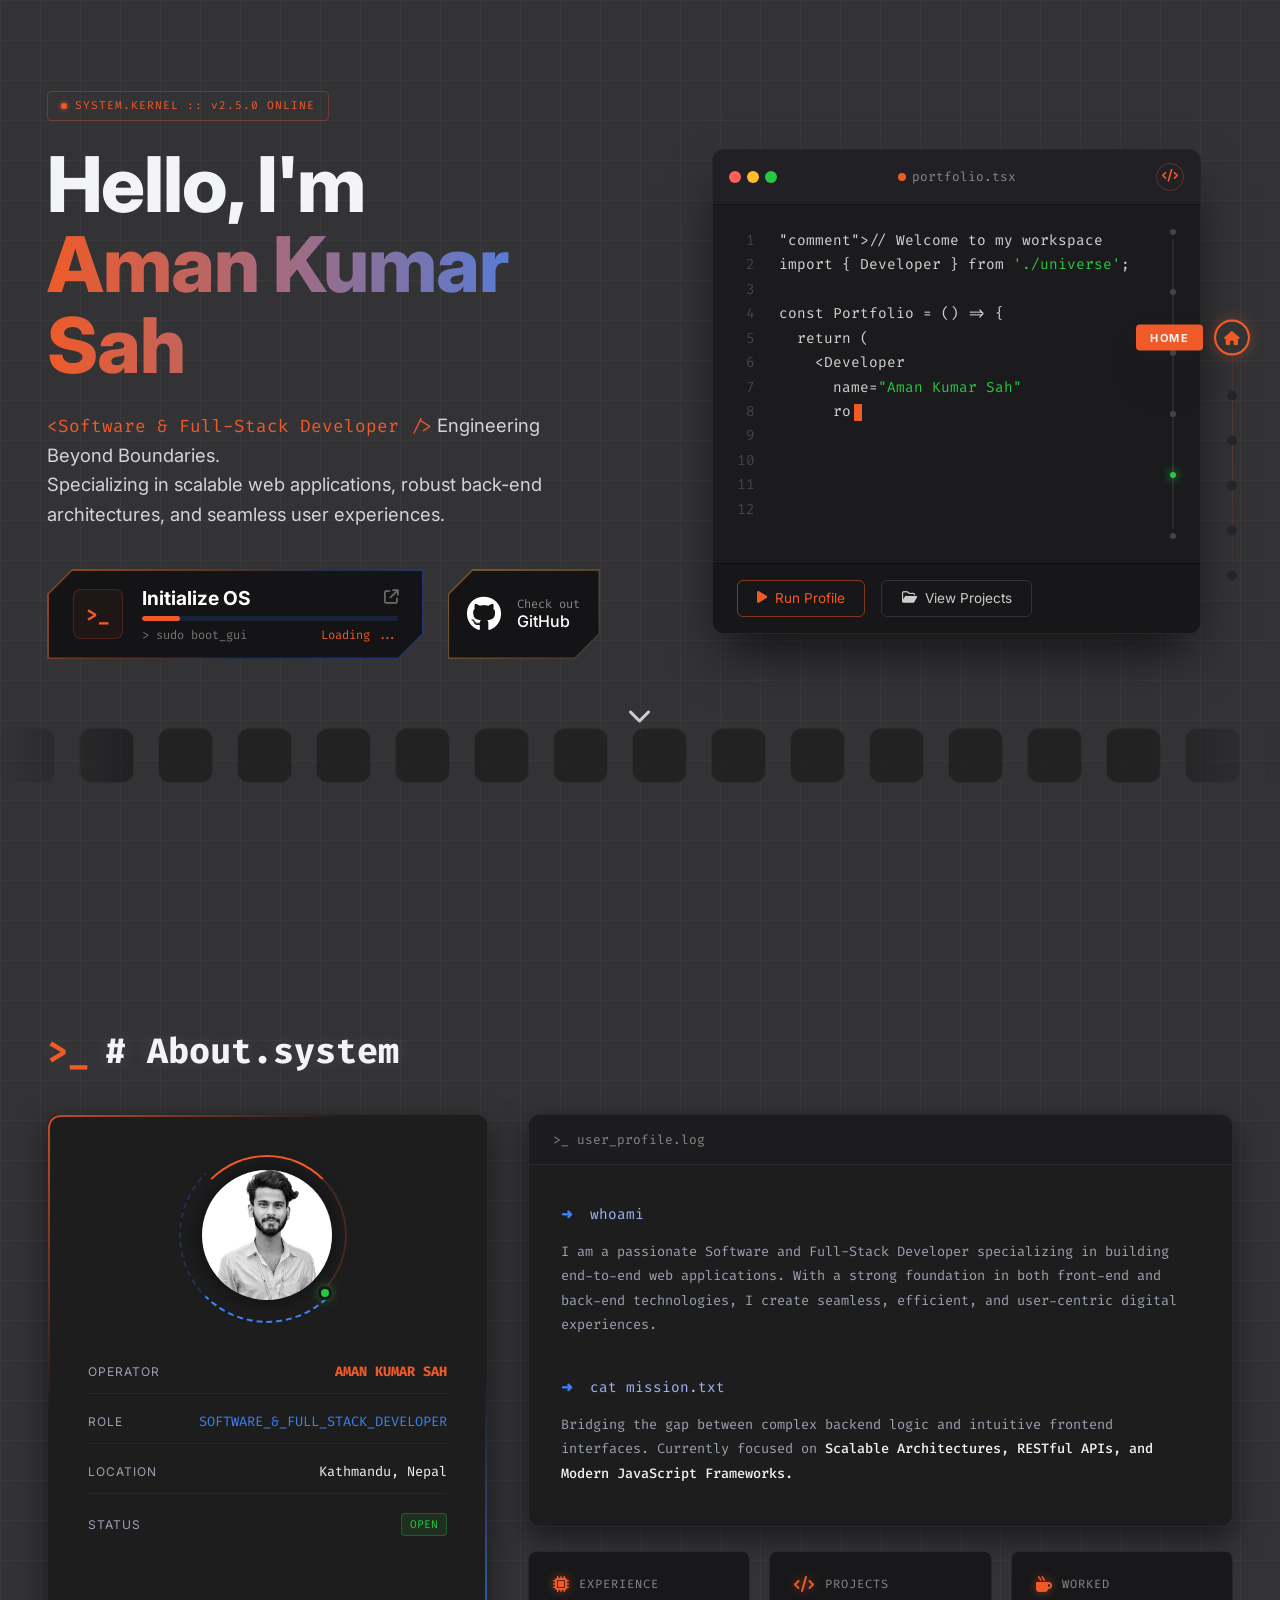
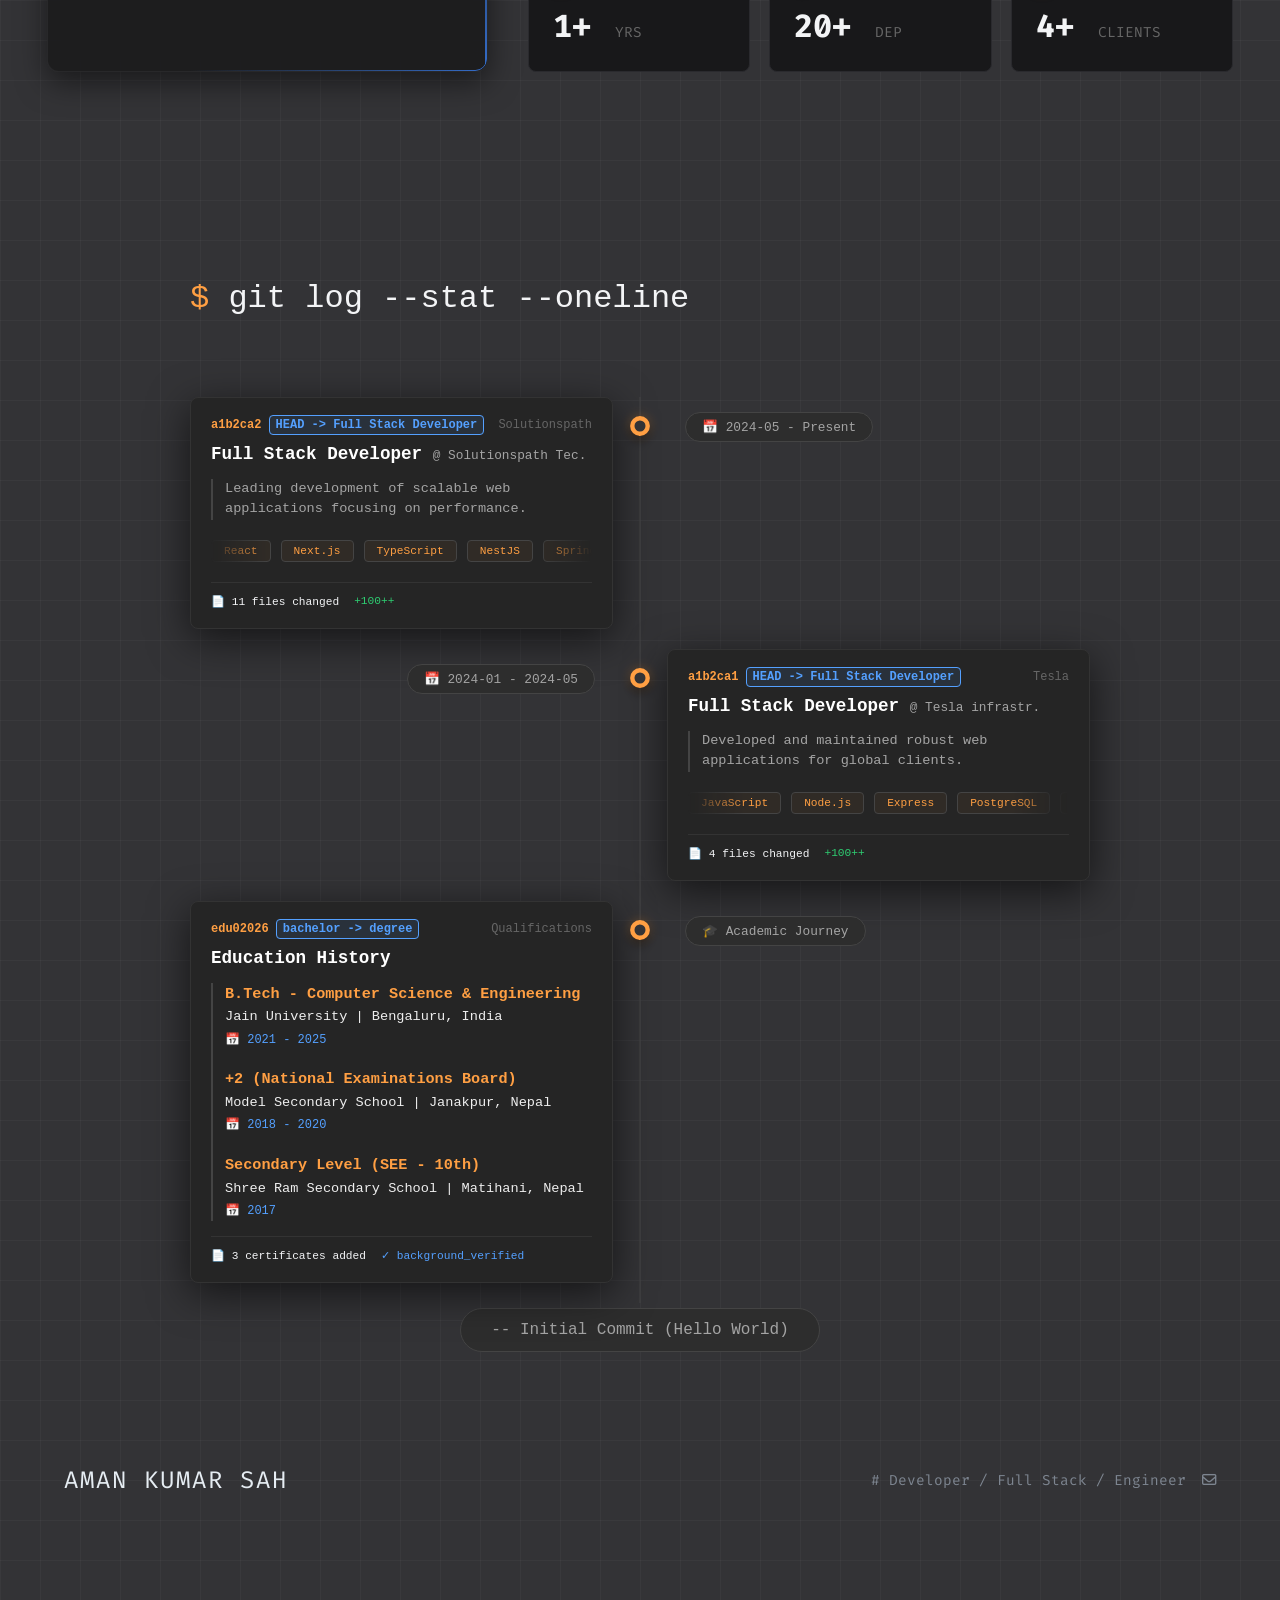
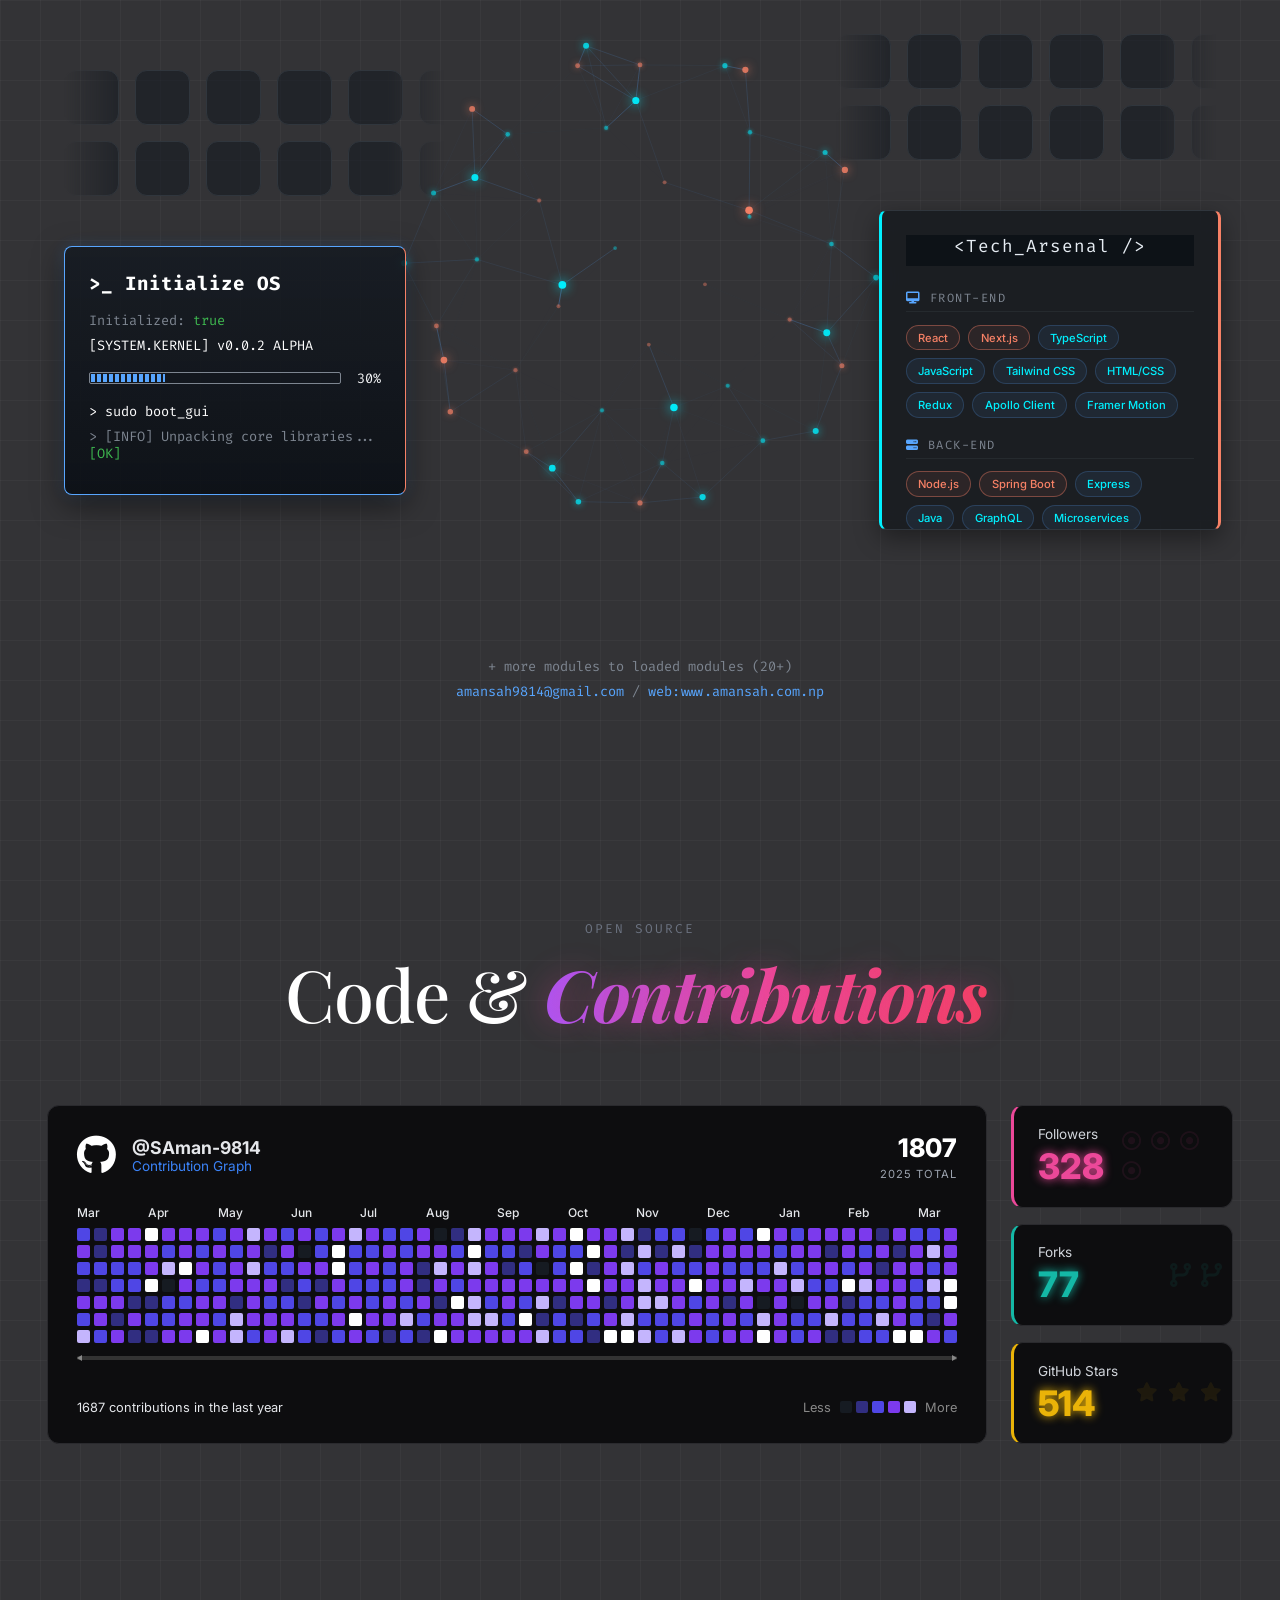
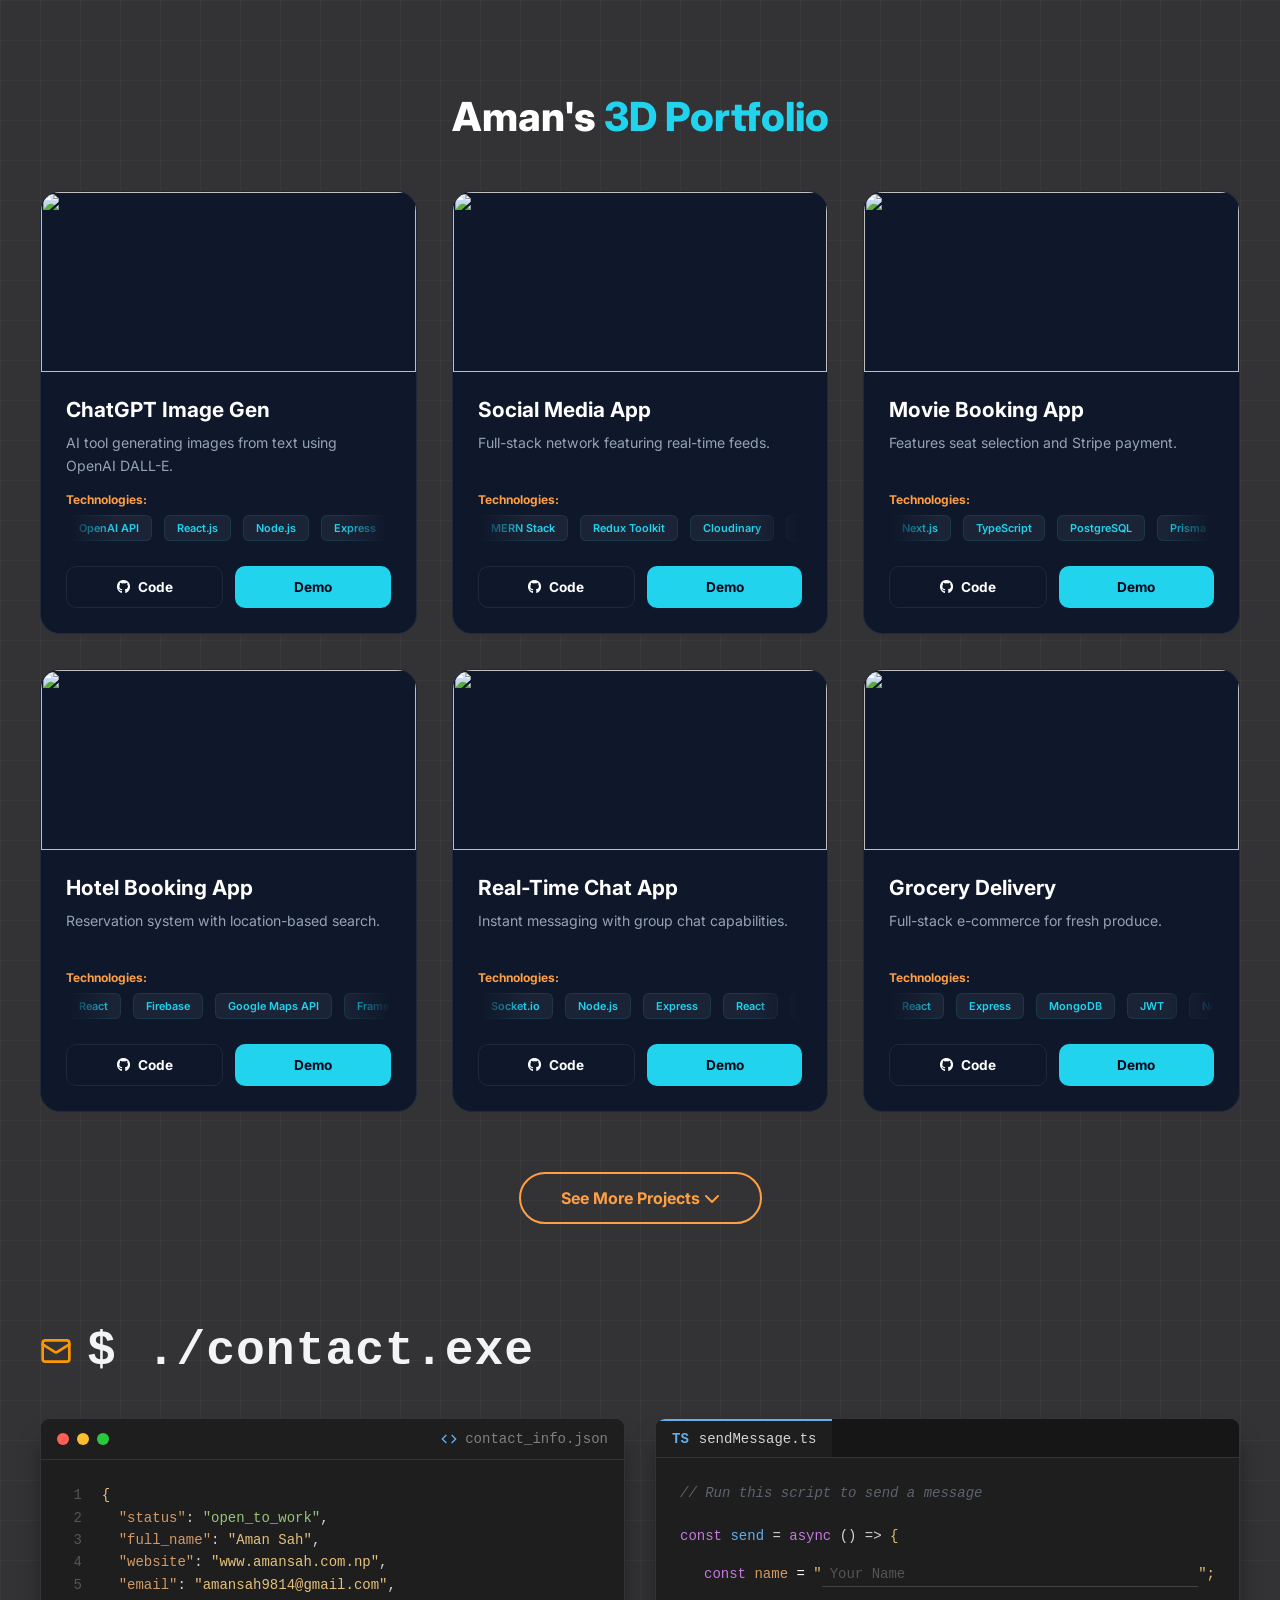
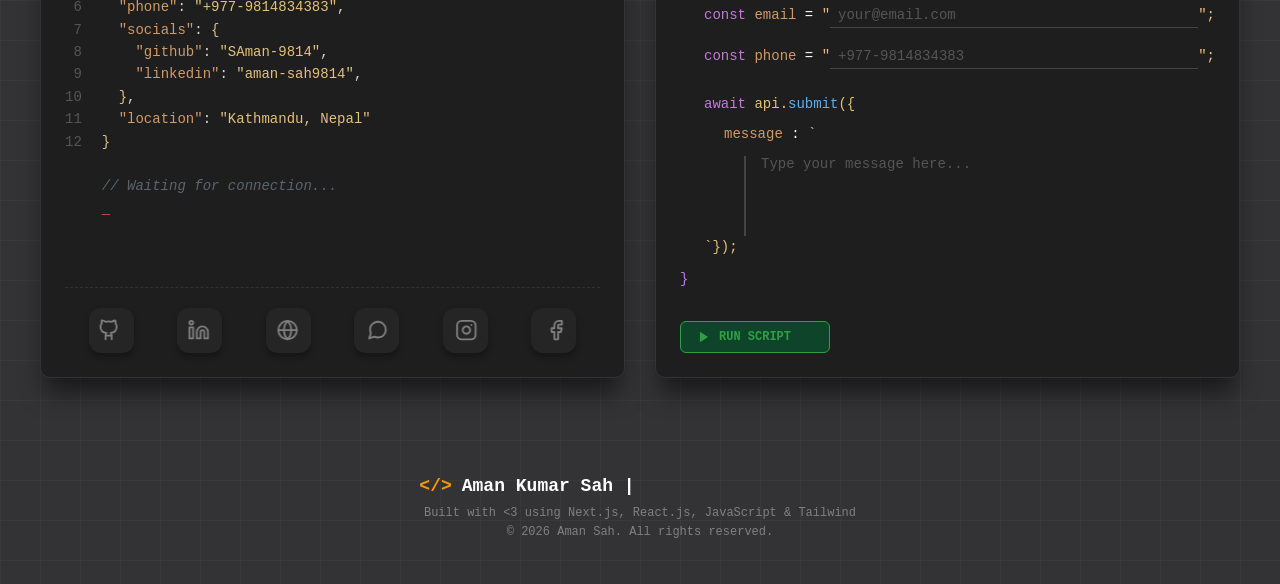
==== index.html @ e455d661 "final" ====
<!DOCTYPE html>
<html lang="en">
<head>
    <meta charset="UTF-8">
    <meta name="viewport" content="width=device-width, initial-scale=1.0">
    <title>Aman Kumar Sah | Portfolio</title>
        <link rel="stylesheet" href="style.css">
    <link href="https://cdnjs.cloudflare.com/ajax/libs/font-awesome/6.4.0/css/all.min.css" rel="stylesheet">
    <link rel="stylesheet" type="text/css" href="https://cdn.jsdelivr.net/gh/devicons/devicon@latest/devicon.min.css" />
    <link href="https://fonts.googleapis.com/css2?family=Fira+Code:wght@400;500;700&family=Inter:wght@400;500;700;800&family=Playfair+Display:ital,wght@1,600;1,700&display=swap" rel="stylesheet">
</head>
<body>

    <!-- NAV SIDEBAR -->
    <nav class="nav-sidebar">
        <div class="nav-item active" onclick="scrollToSection('home')"><span class="nav-label">Home</span><i class="fa-solid fa-house"></i></div>
        <div class="nav-item" onclick="scrollToSection('about')"><span class="nav-label">About</span><i class="fa-solid fa-user"></i></div>
        <div class="nav-item" onclick="scrollToSection('experience')"><span class="nav-label">Experience</span><i class="fa-solid fa-briefcase"></i></div>
        <div class="nav-item" onclick="scrollToSection('skills')"><span class="nav-label">Skills</span><i class="fa-solid fa-microchip"></i></div>
        <div class="nav-item" onclick="scrollToSection('projects-work')"><span class="nav-label">Projects</span><i class="fa-solid fa-code"></i></div>
        <div class="nav-item" onclick="scrollToSection('contact')"><span class="nav-label">Contact</span><i class="fa-solid fa-envelope"></i></div>
    </nav>

    <!-- ======================== HOME ======================== -->
    <section id="home">
        <div class="home-container">
            <div class="left-col">
                <div class="system-pill"><div class="dot"></div>SYSTEM.KERNEL :: v2.5.0 ONLINE</div>
                <h1 class="hero-title">Hello, I'm <br><span class="gradient-text">Aman Kumar Sah</span></h1>
                <p class="bio-section">
                    <span class="role-tag">&lt;Software &amp; Full-Stack Developer /&gt;</span> Engineering Beyond Boundaries.<br>
                    Specializing in scalable web applications, robust back-end architectures, and seamless user experiences.
                </p>
                <div class="action-area">
                    <div class="terminal-wrapper">
                        <div class="terminal-inner">
                            <div class="term-icon-box">>_</div>
                            <div class="term-details">
                                <div class="term-row-top"><span class="term-title">Initialize OS</span><i class="fa-solid fa-arrow-up-right-from-square term-link-icon"></i></div>
                                <div class="term-progress-track"><div class="term-progress-fill"></div></div>
                                <div class="term-row-bottom"><span class="term-cmd">> sudo boot_gui</span><span class="term-status">Loading ...</span></div>
                            </div>
                        </div>
                    </div>
                    <a href="https://github.com/SAman-9814" target="_blank" class="github-wrapper">
                        <div class="github-inner"><i class="fa-brands fa-github"></i><div class="github-text-col"><span class="github-sub">Check out</span><span class="github-main">GitHub</span></div></div>
                    </a>
                </div>
            </div>
            <div class="right-col" id="ide-container">
                <div class="ide-window" id="ide-window">
                    <div class="ide-topbar">
                        <div class="window-controls"><div class="control-red"></div><div class="control-yellow"></div><div class="control-green"></div></div>
                        <div class="ide-filename">portfolio.tsx</div>
                        <div class="ide-action-icon"><i class="fa-solid fa-code"></i></div>
                    </div>
                    <div class="ide-body">
                        <div class="line-numbers">1<br>2<br>3<br>4<br>5<br>6<br>7<br>8<br>9<br>10<br>11<br>12</div>
                        <div class="code-content" id="typewriter-content"></div>
                        <div class="timeline-dots"><div class="line-dot"></div><div class="line-dot"></div><div class="line-dot"></div><div class="line-dot"></div><div class="line-dot active"></div><div class="line-dot"></div></div>
                    </div>
                    <div class="ide-bottombar">
                        <button class="ide-btn primary"><i class="fa-solid fa-play"></i> Run Profile</button>
                        <button class="ide-btn"><i class="fa-regular fa-folder-open"></i> View Projects</button>
                    </div>
                </div>
            </div>
        </div>
        <div class="scroll-arrow" onclick="scrollToSection('about')"><i class="fa-solid fa-chevron-down"></i></div>
        <div class="skills-3d-wrapper">
            <div class="marquee-track-home">
                <div class="skill-cube"><i class="devicon-react-original colored"></i></div>
                <div class="skill-cube"><i class="devicon-nextjs-plain" style="color:white;"></i></div>
                <div class="skill-cube"><i class="devicon-typescript-plain colored"></i></div>
                <div class="skill-cube"><i class="devicon-javascript-plain colored"></i></div>
                <div class="skill-cube"><i class="devicon-html5-plain colored"></i></div>
                <div class="skill-cube"><i class="devicon-css3-plain colored"></i></div>
                <div class="skill-cube"><i class="devicon-tailwindcss-original colored"></i></div>
                <div class="skill-cube"><i class="devicon-sass-original colored"></i></div>
                <div class="skill-cube"><i class="devicon-nodejs-plain colored"></i></div>
                <div class="skill-cube"><i class="devicon-express-original" style="color:white;"></i></div>
                <div class="skill-cube"><i class="devicon-spring-original colored"></i></div>
                <div class="skill-cube"><i class="devicon-java-plain colored"></i></div>
                <div class="skill-cube"><i class="devicon-python-plain colored"></i></div>
                <div class="skill-cube"><i class="devicon-mongodb-plain colored"></i></div>
                <div class="skill-cube"><i class="devicon-postgresql-plain colored"></i></div>
                <div class="skill-cube"><i class="devicon-docker-plain colored"></i></div>
                <div class="skill-cube"><i class="devicon-git-plain colored"></i></div>
                <div class="skill-cube"><i class="devicon-react-original colored"></i></div>
                <div class="skill-cube"><i class="devicon-nextjs-plain" style="color:white;"></i></div>
                <div class="skill-cube"><i class="devicon-typescript-plain colored"></i></div>
                <div class="skill-cube"><i class="devicon-javascript-plain colored"></i></div>
                <div class="skill-cube"><i class="devicon-html5-plain colored"></i></div>
                <div class="skill-cube"><i class="devicon-css3-plain colored"></i></div>
                <div class="skill-cube"><i class="devicon-tailwindcss-original colored"></i></div>
                <div class="skill-cube"><i class="devicon-sass-original colored"></i></div>
                <div class="skill-cube"><i class="devicon-nodejs-plain colored"></i></div>
                <div class="skill-cube"><i class="devicon-express-original" style="color:white;"></i></div>
                <div class="skill-cube"><i class="devicon-spring-original colored"></i></div>
                <div class="skill-cube"><i class="devicon-java-plain colored"></i></div>
                <div class="skill-cube"><i class="devicon-python-plain colored"></i></div>
                <div class="skill-cube"><i class="devicon-mongodb-plain colored"></i></div>
                <div class="skill-cube"><i class="devicon-postgresql-plain colored"></i></div>
                <div class="skill-cube"><i class="devicon-docker-plain colored"></i></div>
                <div class="skill-cube"><i class="devicon-git-plain colored"></i></div>
            </div>
        </div>
    </section>

    <!-- ======================== ABOUT ======================== -->
    <section id="about">
        <div class="about-container">
            <h2 class="section-title"><span>>_</span> # About.system</h2>
            <div class="about-grid">
                <div class="tilt-card profile-card">
                    <div class="avatar-wrapper">
                        <img src="[data-uri]" alt="Aman Kumar Sah" class="avatar-img">
                        <div class="avatar-ring-1"></div><div class="avatar-ring-2"></div><div class="online-dot"></div>
                    </div>
                    <div class="info-table">
                        <div class="info-row"><span class="info-label">Operator</span><span class="info-value val-name">Aman Kumar Sah</span></div>
                        <div class="info-row"><span class="info-label">Role</span><span class="info-value val-role">SOFTWARE_&amp;_FULL_STACK_DEVELOPER</span></div>
                        <div class="info-row"><span class="info-label">Location</span><span class="info-value val-loc">Kathmandu, Nepal</span></div>
                        <div class="info-row"><span class="info-label">Status</span><span class="info-value val-status">OPEN</span></div>
                    </div>
                </div>
                <div class="about-right">
                    <div class="tilt-card terminal-log">
                        <div class="log-header">>_ user_profile.log</div>
                        <div class="log-body">
                            <div class="cmd-line"><span class="cmd-arrow">&#10140;</span> whoami</div>
                            <div class="log-text">I am a passionate Software and Full-Stack Developer specializing in building end-to-end web applications. With a strong foundation in both front-end and back-end technologies, I create seamless, efficient, and user-centric digital experiences.</div>
                            <div class="cmd-line"><span class="cmd-arrow">&#10140;</span> cat mission.txt</div>
                            <div class="log-text">Bridging the gap between complex backend logic and intuitive frontend interfaces. Currently focused on <strong>Scalable Architectures, RESTful APIs, and Modern JavaScript Frameworks.</strong></div>
                        </div>
                    </div>
                    <div class="about-stats-container">
                        <div class="stat-box"><div class="stat-label-box"><i class="fa-solid fa-microchip"></i> Experience</div><div class="stat-val">1+ <span>YRS</span></div></div>
                        <div class="stat-box"><div class="stat-label-box"><i class="fa-solid fa-code"></i> Projects</div><div class="stat-val">20+ <span>DEP</span></div></div>
                        <div class="stat-box"><div class="stat-label-box"><i class="fa-solid fa-mug-hot"></i> Worked</div><div class="stat-val">4+ <span>CLIENTS</span></div></div>
                    </div>
                </div>
            </div>
        </div>
    </section>

    <!-- ======================== EXPERIENCE ======================== -->
    <section id="experience">
        <div class="terminal-header-exp"><span>$</span> git log --stat --oneline</div>
        <div class="exp-timeline">
            <div class="commit-node">
                <div class="node-dot"></div>
                <div class="date-label">&#128197; 2024-05 - Present</div>
                <div class="exp-card">
                    <div class="card-header"><span class="commit-hash">a1b2ca2 <span class="head-tag">HEAD -> Full Stack Developer</span></span><span style="color:#666;">Solutionspath</span></div>
                    <h3 class="job-title">Full Stack Developer <span>@ Solutionspath Tec.</span></h3>
                    <p class="description">Leading development of scalable web applications focusing on performance.</p>
                    <div class="tags-container"><div class="tags-track"><span class="exp-tag">React</span><span class="exp-tag">Next.js</span><span class="exp-tag">TypeScript</span><span class="exp-tag">NestJS</span><span class="exp-tag">Spring Boot</span><span class="exp-tag">AWS</span><span class="exp-tag">React</span><span class="exp-tag">Next.js</span><span class="exp-tag">TypeScript</span><span class="exp-tag">NestJS</span><span class="exp-tag">Spring Boot</span><span class="exp-tag">AWS</span></div></div>
                    <div class="exp-stats"><span>&#128196; 11 files changed</span><span class="insertions">+100++</span></div>
                </div>
            </div>
            <div class="commit-node right">
                <div class="node-dot"></div>
                <div class="date-label">&#128197; 2024-01 - 2024-05</div>
                <div class="exp-card">
                    <div class="card-header"><span class="commit-hash">a1b2ca1 <span class="head-tag">HEAD -> Full Stack Developer</span></span><span style="color:#666;">Tesla</span></div>
                    <h3 class="job-title">Full Stack Developer <span>@ Tesla infrastr.</span></h3>
                    <p class="description">Developed and maintained robust web applications for global clients.</p>
                    <div class="tags-container"><div class="tags-track" style="animation-direction:reverse;"><span class="exp-tag">JavaScript</span><span class="exp-tag">Node.js</span><span class="exp-tag">Express</span><span class="exp-tag">PostgreSQL</span><span class="exp-tag">MongoDB</span><span class="exp-tag">Socket.io</span><span class="exp-tag">JavaScript</span><span class="exp-tag">Node.js</span><span class="exp-tag">Express</span><span class="exp-tag">PostgreSQL</span><span class="exp-tag">MongoDB</span><span class="exp-tag">Socket.io</span></div></div>
                    <div class="exp-stats"><span>&#128196; 4 files changed</span><span class="insertions">+100++</span></div>
                </div>
            </div>
            <div class="commit-node">
                <div class="node-dot"></div>
                <div class="date-label">&#127891; Academic Journey</div>
                <div class="exp-card">
                    <div class="card-header"><span class="commit-hash">edu02026 <span class="head-tag"> bachelor -> degree</span></span><span style="color:#666;">Qualifications</span></div>
                    <h3 class="job-title">Education History</h3>
                    <div class="description">
                        <div class="edu-item"><span class="edu-degree">B.Tech - Computer Science &amp; Engineering</span><span class="edu-school">Jain University | Bengaluru, India</span><span class="edu-meta">&#128197; 2021 - 2025</span></div>
                        <div class="edu-item"><span class="edu-degree">+2 (National Examinations Board)</span><span class="edu-school">Model Secondary School | Janakpur, Nepal</span><span class="edu-meta">&#128197; 2018 - 2020</span></div>
                        <div class="edu-item"><span class="edu-degree">Secondary Level (SEE - 10th)</span><span class="edu-school">Shree Ram Secondary School | Matihani, Nepal</span><span class="edu-meta">&#128197; 2017</span></div>
                    </div>
                    <div class="exp-stats"><span>&#128196; 3 certificates added</span><span class="insertions" style="color:var(--secondary-blue);">&#10003; background_verified</span></div>
                </div>
            </div>
        </div>
        <div class="initial-commit-text">-- Initial Commit (Hello World)</div>
    </section>

    <!-- ======================== SKILLS ======================== -->
    <section id="skills">
        <div class="skills-header">
            <div class="skills-logo">AMAN KUMAR SAH</div>
            <div class="skills-header-meta"># Developer / Full Stack / Engineer <i class="fa-regular fa-envelope"></i></div>
        </div>
        <div class="skills-main">
            <div class="skills-panel">
                <div class="skills-marquee-container">
                    <div class="skills-marquee-track move-left">
                        <div class="tech-icon react-highlight" data-skill="React"><i class="devicon-react-original colored"></i></div>
                        <div class="tech-icon" data-skill="Next.js"><i class="devicon-nextjs-plain" style="color:white;"></i></div>
                        <div class="tech-icon" data-skill="TypeScript"><i class="devicon-typescript-plain colored"></i></div>
                        <div class="tech-icon" data-skill="Node.js"><i class="devicon-nodejs-plain colored"></i></div>
                        <div class="tech-icon react-highlight" data-skill="React"><i class="devicon-react-original colored"></i></div>
                        <div class="tech-icon" data-skill="Next.js"><i class="devicon-nextjs-plain" style="color:white;"></i></div>
                        <div class="tech-icon" data-skill="TypeScript"><i class="devicon-typescript-plain colored"></i></div>
                        <div class="tech-icon" data-skill="Node.js"><i class="devicon-nodejs-plain colored"></i></div>
                    </div>
                    <div class="skills-marquee-track move-right">
                        <div class="tech-icon" data-skill="Express.js"><i class="devicon-express-original" style="color:white;"></i></div>
                        <div class="tech-icon" data-skill="MongoDB"><i class="devicon-mongodb-plain colored"></i></div>
                        <div class="tech-icon" data-skill="HTML5"><i class="devicon-html5-plain colored"></i></div>
                        <div class="tech-icon" data-skill="CSS3"><i class="devicon-css3-plain colored"></i></div>
                        <div class="tech-icon" data-skill="Express.js"><i class="devicon-express-original" style="color:white;"></i></div>
                        <div class="tech-icon" data-skill="MongoDB"><i class="devicon-mongodb-plain colored"></i></div>
                        <div class="tech-icon" data-skill="HTML5"><i class="devicon-html5-plain colored"></i></div>
                        <div class="tech-icon" data-skill="CSS3"><i class="devicon-css3-plain colored"></i></div>
                    </div>
                </div>
                <div class="skills-terminal">
                    <div class="skills-term-header">>_ Initialize OS</div>
                    <div class="skills-term-line">Initialized: <span class="skills-term-green">true</span></div>
                    <div class="skills-term-line skills-term-white">[SYSTEM.KERNEL] v0.0.2 ALPHA</div>
                    <div class="skills-progress-container">
                        <div class="skills-progress-bar"><div class="skills-progress-fill"></div></div>
                        <span class="progress-text">30%</span>
                    </div>
                    <div class="skills-term-line skills-term-white">> sudo boot_gui</div>
                    <div class="skills-term-line">> [INFO] Unpacking core libraries... <span class="skills-term-green">[OK]</span></div>
                </div>
            </div>
            <div class="center-stage"><canvas id="network-sphere" width="600" height="600"></canvas></div>
            <div class="skills-panel" style="align-items:center;">
                <div class="skills-marquee-container">
                    <div class="skills-marquee-track move-left">
                        <div class="tech-icon" data-skill="Spring Boot"><i class="devicon-spring-original colored"></i></div>
                        <div class="tech-icon" data-skill="Java"><i class="devicon-java-plain colored"></i></div>
                        <div class="tech-icon" data-skill="Python"><i class="devicon-python-plain colored"></i></div>
                        <div class="tech-icon" data-skill="PostgreSQL"><i class="devicon-postgresql-plain colored"></i></div>
                        <div class="tech-icon" data-skill="Spring Boot"><i class="devicon-spring-original colored"></i></div>
                        <div class="tech-icon" data-skill="Java"><i class="devicon-java-plain colored"></i></div>
                        <div class="tech-icon" data-skill="Python"><i class="devicon-python-plain colored"></i></div>
                        <div class="tech-icon" data-skill="PostgreSQL"><i class="devicon-postgresql-plain colored"></i></div>
                    </div>
                    <div class="skills-marquee-track move-right">
                        <div class="tech-icon" data-skill="MySQL"><i class="devicon-mysql-plain colored"></i></div>
                        <div class="tech-icon" data-skill="Redis"><i class="devicon-redis-plain colored"></i></div>
                        <div class="tech-icon" data-skill="Docker"><i class="devicon-docker-plain colored"></i></div>
                        <div class="tech-icon" data-skill="Git"><i class="devicon-git-plain colored"></i></div>
                        <div class="tech-icon" data-skill="MySQL"><i class="devicon-mysql-plain colored"></i></div>
                        <div class="tech-icon" data-skill="Redis"><i class="devicon-redis-plain colored"></i></div>
                        <div class="tech-icon" data-skill="Docker"><i class="devicon-docker-plain colored"></i></div>
                        <div class="tech-icon" data-skill="Git"><i class="devicon-git-plain colored"></i></div>
                    </div>
                </div>
                <div class="tech-stack-box">
                    <div class="tech-stack-title">&lt;Tech_Arsenal /&gt;</div>
                    <div class="tech-categories">
                        <div class="tech-category"><div class="tech-category-title"><i class="fa-solid fa-desktop"></i> Front-End</div><div class="tech-tags"><span class="tech-tag core-skill">React</span><span class="tech-tag core-skill">Next.js</span><span class="tech-tag">TypeScript</span><span class="tech-tag">JavaScript</span><span class="tech-tag">Tailwind CSS</span><span class="tech-tag">HTML/CSS</span><span class="tech-tag">Redux</span><span class="tech-tag">Apollo Client</span><span class="tech-tag">Framer Motion</span></div></div>
                        <div class="tech-category"><div class="tech-category-title"><i class="fa-solid fa-server"></i> Back-End</div><div class="tech-tags"><span class="tech-tag core-skill">Node.js</span><span class="tech-tag core-skill">Spring Boot</span><span class="tech-tag">Express</span><span class="tech-tag">Java</span><span class="tech-tag">GraphQL</span><span class="tech-tag">Microservices</span></div></div>
                        <div class="tech-category"><div class="tech-category-title"><i class="fa-solid fa-database"></i> Databases</div><div class="tech-tags"><span class="tech-tag core-skill">MongoDB</span><span class="tech-tag core-skill">PostgreSQL</span><span class="tech-tag">MySQL</span><span class="tech-tag">Redis</span></div></div>
                        <div class="tech-category"><div class="tech-category-title"><i class="fa-solid fa-toolbox"></i> Tools &amp; Platforms</div><div class="tech-tags"><span class="tech-tag">Git</span><span class="tech-tag core-skill">Docker</span><span class="tech-tag">AWS</span><span class="tech-tag">Jira</span><span class="tech-tag">Postman</span><span class="tech-tag">CI/CD</span></div></div>
                        <div class="tech-category"><div class="tech-category-title"><i class="fa-solid fa-layer-group"></i> Others</div><div class="tech-tags"><span class="tech-tag">RESTful APIs</span><span class="tech-tag">GraphQL APIs</span><span class="tech-tag">Agile Methodologies</span><span class="tech-tag">System Design</span><span class="tech-tag">WebSockets</span></div></div>
                    </div>
                </div>
            </div>
        </div>
        <div class="skills-footer">
            <div style="margin-bottom:0.5rem;">+ more modules to loaded modules (20+)</div>
            <div><a href="mailto:amansah9814@gmail.com">amansah9814@gmail.com</a> / <a href="https://www.amansah.com.np" target="_blank">web:www.amansah.com.np</a></div>
        </div>
    </section>

    <!-- ======================== GITHUB / PROJECTS ======================== -->
    <section id="projects">
        <div class="github-container">
            <div class="section-header-centered">
                <span class="section-subtitle">OPEN SOURCE</span>
                <h2 class="section-title-large">Code &amp; <span class="gradient-italic">Contributions</span></h2>
            </div>
            <div class="contrib-grid">
                <div class="graph-card">
                    <div class="graph-header">
                        <div class="graph-user-info"><i class="fa-brands fa-github"></i><div class="graph-user-text"><span class="graph-username">@SAman-9814</span><span class="graph-label">Contribution Graph</span></div></div>
                        <div class="graph-total"><span class="graph-total-num">1807</span><span class="graph-total-label">2025 TOTAL</span></div>
                    </div>
                    <div class="heatmap-container">
                        <div class="months-row"><span>Mar</span><span>Apr</span><span>May</span><span>Jun</span><span>Jul</span><span>Aug</span><span>Sep</span><span>Oct</span><span>Nov</span><span>Dec</span><span>Jan</span><span>Feb</span><span>Mar</span></div>
                        <div class="squares-grid" id="github-squares"></div>
                        <div style="width:100%;height:4px;background:#333;border-radius:2px;margin-top:5px;position:relative;min-width:750px;">
                            <div style="position:absolute;right:0;width:0;height:0;border-top:3px solid transparent;border-bottom:3px solid transparent;border-left:5px solid #888;top:-1px;"></div>
                            <div style="position:absolute;left:0;width:0;height:0;border-top:3px solid transparent;border-bottom:3px solid transparent;border-right:5px solid #888;top:-1px;"></div>
                        </div>
                    </div>
                    <div class="graph-footer">
                        <span>1687 contributions in the last year</span>
                        <div class="legend"><span style="margin-right:5px;color:#888;">Less</span><div class="legend-box" style="background:#161b22;"></div><div class="legend-box" style="background:#312e81;"></div><div class="legend-box" style="background:#4f46e5;"></div><div class="legend-box" style="background:#7c3aed;"></div><div class="legend-box" style="background:#c4b5fd;"></div><span style="margin-left:5px;color:#888;">More</span></div>
                    </div>
                </div>
                <div class="stats-col">
                    <div class="side-stat-card stat-pink"><div class="bg-icon-pattern"><i class="fa-regular fa-circle-dot"></i><i class="fa-regular fa-circle-dot"></i><i class="fa-regular fa-circle-dot"></i><i class="fa-regular fa-circle-dot"></i></div><span class="stat-label-small">Followers</span><span class="stat-num">328</span></div>
                    <div class="side-stat-card stat-teal"><div class="bg-icon-pattern"><i class="fa-solid fa-code-branch"></i><i class="fa-solid fa-code-branch"></i></div><span class="stat-label-small">Forks</span><span class="stat-num">77</span></div>
                    <div class="side-stat-card stat-yellow"><div class="bg-icon-pattern"><i class="fa-solid fa-star"></i><i class="fa-solid fa-star"></i><i class="fa-solid fa-star"></i></div><span class="stat-label-small">GitHub Stars</span><span class="stat-num">514</span></div>
                </div>
            </div>
        </div>
    </section>


    <!-- ======================== PROJECTS ======================== -->
    <section id="projects-work">
        <div class="proj-body">
            <h1 class="proj-section-title">Aman's <span>3D Portfolio</span></h1>
            <div class="projects-container">
                <div class="project-card">
                    <div class="card-img-wrapper"><img src="https://images.unsplash.com/photo-1675271591211-126ad94e495d?auto=format&fit=crop&q=80&w=800" class="card-img" loading="lazy"></div>
                    <div class="card-body"><h3>ChatGPT Image Gen</h3><p>AI tool generating images from text using OpenAI DALL-E.</p><span class="tech-label">Technologies:</span><div class="tag-wrapper"><div class="tag-track"><span class="pr-tag">OpenAI API</span><span class="pr-tag">React.js</span><span class="pr-tag">Node.js</span><span class="pr-tag">Express</span><span class="pr-tag">Tailwind</span><span class="pr-tag">OpenAI API</span><span class="pr-tag">React.js</span><span class="pr-tag">Node.js</span><span class="pr-tag">Express</span><span class="pr-tag">Tailwind</span></div></div><div class="proj-actions"><a href="#" class="pr-btn pr-btn-git"><i class="fab fa-github"></i> Code</a><a href="#" class="pr-btn pr-btn-live">Demo</a></div></div>
                </div>
                <div class="project-card">
                    <div class="card-img-wrapper"><img src="https://images.unsplash.com/photo-1611162616305-c69b3fa7fbe0?auto=format&fit=crop&q=80&w=800" class="card-img" loading="lazy"></div>
                    <div class="card-body"><h3>Social Media App</h3><p>Full-stack network featuring real-time feeds.</p><span class="tech-label">Technologies:</span><div class="tag-wrapper"><div class="tag-track" style="animation-direction:reverse"><span class="pr-tag">MERN Stack</span><span class="pr-tag">Redux Toolkit</span><span class="pr-tag">Cloudinary</span><span class="pr-tag">JWT</span><span class="pr-tag">Bcrypt</span><span class="pr-tag">MERN Stack</span><span class="pr-tag">Redux Toolkit</span><span class="pr-tag">Cloudinary</span><span class="pr-tag">JWT</span><span class="pr-tag">Bcrypt</span></div></div><div class="proj-actions"><a href="#" class="pr-btn pr-btn-git"><i class="fab fa-github"></i> Code</a><a href="#" class="pr-btn pr-btn-live">Demo</a></div></div>
                </div>
                <div class="project-card">
                    <div class="card-img-wrapper"><img src="https://images.unsplash.com/photo-1489599849927-2ee91cede3ba?auto=format&fit=crop&q=80&w=800" class="card-img" loading="lazy"></div>
                    <div class="card-body"><h3>Movie Booking App</h3><p>Features seat selection and Stripe payment.</p><span class="tech-label">Technologies:</span><div class="tag-wrapper"><div class="tag-track"><span class="pr-tag">Next.js</span><span class="pr-tag">TypeScript</span><span class="pr-tag">PostgreSQL</span><span class="pr-tag">Prisma</span><span class="pr-tag">Stripe API</span><span class="pr-tag">Next.js</span><span class="pr-tag">TypeScript</span><span class="pr-tag">PostgreSQL</span><span class="pr-tag">Prisma</span><span class="pr-tag">Stripe API</span></div></div><div class="proj-actions"><a href="#" class="pr-btn pr-btn-git"><i class="fab fa-github"></i> Code</a><a href="#" class="pr-btn pr-btn-live">Demo</a></div></div>
                </div>
                <div class="project-card">
                    <div class="card-img-wrapper"><img src="https://images.unsplash.com/photo-1566073771259-6a8506099945?auto=format&fit=crop&q=80&w=800" class="card-img" loading="lazy"></div>
                    <div class="card-body"><h3>Hotel Booking App</h3><p>Reservation system with location-based search.</p><span class="tech-label">Technologies:</span><div class="tag-wrapper"><div class="tag-track" style="animation-direction:reverse"><span class="pr-tag">React</span><span class="pr-tag">Firebase</span><span class="pr-tag">Google Maps API</span><span class="pr-tag">Framer Motion</span><span class="pr-tag">React</span><span class="pr-tag">Firebase</span><span class="pr-tag">Google Maps API</span><span class="pr-tag">Framer Motion</span></div></div><div class="proj-actions"><a href="#" class="pr-btn pr-btn-git"><i class="fab fa-github"></i> Code</a><a href="#" class="pr-btn pr-btn-live">Demo</a></div></div>
                </div>
                <div class="project-card">
                    <div class="card-img-wrapper"><img src="https://images.unsplash.com/photo-1611606063065-ee7946f0787a?auto=format&fit=crop&q=80&w=800" class="card-img" loading="lazy"></div>
                    <div class="card-body"><h3>Real-Time Chat App</h3><p>Instant messaging with group chat capabilities.</p><span class="tech-label">Technologies:</span><div class="tag-wrapper"><div class="tag-track"><span class="pr-tag">Socket.io</span><span class="pr-tag">Node.js</span><span class="pr-tag">Express</span><span class="pr-tag">React</span><span class="pr-tag">Chakra UI</span><span class="pr-tag">Socket.io</span><span class="pr-tag">Node.js</span><span class="pr-tag">Express</span><span class="pr-tag">React</span><span class="pr-tag">Chakra UI</span></div></div><div class="proj-actions"><a href="#" class="pr-btn pr-btn-git"><i class="fab fa-github"></i> Code</a><a href="#" class="pr-btn pr-btn-live">Demo</a></div></div>
                </div>
                <div class="project-card">
                    <div class="card-img-wrapper"><img src="https://images.unsplash.com/photo-1542838132-92c53300491e?auto=format&fit=crop&q=80&w=800" class="card-img" loading="lazy"></div>
                    <div class="card-body"><h3>Grocery Delivery</h3><p>Full-stack e-commerce for fresh produce.</p><span class="tech-label">Technologies:</span><div class="tag-wrapper"><div class="tag-track" style="animation-direction:reverse"><span class="pr-tag">React</span><span class="pr-tag">Express</span><span class="pr-tag">MongoDB</span><span class="pr-tag">JWT</span><span class="pr-tag">Node.js</span><span class="pr-tag">React</span><span class="pr-tag">Express</span><span class="pr-tag">MongoDB</span><span class="pr-tag">JWT</span><span class="pr-tag">Node.js</span></div></div><div class="proj-actions"><a href="#" class="pr-btn pr-btn-git"><i class="fab fa-github"></i> Code</a><a href="#" class="pr-btn pr-btn-live">Demo</a></div></div>
                </div>
                <div class="project-card hidden-card">
                    <div class="card-img-wrapper"><img src="https://images.unsplash.com/photo-1576091160550-2173dba999ef?auto=format&fit=crop&q=80&w=800" class="card-img" loading="lazy"></div>
                    <div class="card-body"><h3>Doctor Appointment</h3><p>Healthcare platform connecting patients with doctors.</p><span class="tech-label">Technologies:</span><div class="tag-wrapper"><div class="tag-track"><span class="pr-tag">Spring Boot</span><span class="pr-tag">Java</span><span class="pr-tag">MySQL</span><span class="pr-tag">Hibernate</span><span class="pr-tag">React</span><span class="pr-tag">Spring Boot</span><span class="pr-tag">Java</span><span class="pr-tag">MySQL</span><span class="pr-tag">Hibernate</span><span class="pr-tag">React</span></div></div><div class="proj-actions"><a href="#" class="pr-btn pr-btn-git"><i class="fab fa-github"></i> Code</a><a href="#" class="pr-btn pr-btn-live">Demo</a></div></div>
                </div>
                <div class="project-card hidden-card">
                    <div class="card-img-wrapper"><img src="https://images.unsplash.com/photo-1517836357463-d25dfeac3438?auto=format&fit=crop&q=80&w=800" class="card-img" loading="lazy"></div>
                    <div class="card-body"><h3>AI Fitness App</h3><p>AI-integrated tracker with posture analysis.</p><span class="tech-label">Technologies:</span><div class="tag-wrapper"><div class="tag-track" style="animation-direction:reverse"><span class="pr-tag">Python</span><span class="pr-tag">TensorFlow</span><span class="pr-tag">FastAPI</span><span class="pr-tag">Next.js</span><span class="pr-tag">PostgreSQL</span><span class="pr-tag">Python</span><span class="pr-tag">TensorFlow</span><span class="pr-tag">FastAPI</span><span class="pr-tag">Next.js</span><span class="pr-tag">PostgreSQL</span></div></div><div class="proj-actions"><a href="#" class="pr-btn pr-btn-git"><i class="fab fa-github"></i> Code</a><a href="#" class="pr-btn pr-btn-live">Demo</a></div></div>
                </div>
            </div>
            <button id="seeMoreBtn">See More Projects <i class="fas fa-chevron-down"></i></button>
        </div>
    </section>

    <!-- ======================== CONTACT ======================== -->
    <section id="contact">
        <div class="ct-container">
            <div class="ct-page-header">
                <svg xmlns="http://www.w3.org/2000/svg" width="32" height="32" viewBox="0 0 24 24" fill="none" stroke="#ff9800" stroke-width="2" stroke-linecap="round" stroke-linejoin="round"><rect width="20" height="16" x="2" y="4" rx="2"/><path d="m22 7-8.97 5.7a1.94 1.94 0 0 1-2.06 0L2 7"/></svg>
                <h1>$ ./contact.exe</h1>
            </div>
            <div class="ct-panes">
                <div class="ct-panel">
                    <div class="ct-panel-header">
                        <div class="ct-mac-dots"><div class="ct-dot ct-red"></div><div class="ct-dot ct-yellow"></div><div class="ct-dot ct-green"></div></div>
                        <div class="ct-file-info"><svg xmlns="http://www.w3.org/2000/svg" width="16" height="16" viewBox="0 0 24 24" fill="none" stroke="#61afef" stroke-width="2"><polyline points="16 18 22 12 16 6"/><polyline points="8 6 2 12 8 18"/></svg> contact_info.json</div>
                    </div>
                    <div class="ct-panel-content">
                        <div class="ct-code-block">
                            <div class="ct-line-numbers"><span>1</span><span>2</span><span>3</span><span>4</span><span>5</span><span>6</span><span>7</span><span>8</span><span>9</span><span>10</span><span>11</span><span>12</span></div>
                            <div class="ct-code-lines"><span class="ct-punct">{</span>
  <span class="ct-prop">"status"</span>: <span class="ct-str-g">"open_to_work"</span>,
  <span class="ct-prop">"full_name"</span>: <span class="ct-str-o">"Aman Sah"</span>,
  <span class="ct-prop">"website"</span>: <a href="https://www.amansah.com.np" target="_blank" class="ct-str-o">"www.amansah.com.np"</a>,
  <span class="ct-prop">"email"</span>: <a href="mailto:amansah9814@gmail.com" class="ct-str-o">"amansah9814@gmail.com"</a>,
  <span class="ct-prop">"phone"</span>: <a href="tel:+9779814834383" class="ct-str-o">"+977-9814834383"</a>,
  <span class="ct-prop">"socials"</span>: <span class="ct-punct">{</span>
    <span class="ct-prop">"github"</span>: <a href="https://github.com/SAman-9814" target="_blank" class="ct-str-o">"SAman-9814"</a>,
    <span class="ct-prop">"linkedin"</span>: <a href="https://www.linkedin.com/in/aman-sah9814/" target="_blank" class="ct-str-o">"aman-sah9814"</a>,
  <span class="ct-punct">}</span>,
  <span class="ct-prop">"location"</span>: <span class="ct-str-o">"Kathmandu, Nepal"</span>
<span class="ct-punct">}</span>

<span class="ct-com">// Waiting for connection...</span>
<span class="ct-cursor-blink">_</span></div>
                        </div>
                        <div class="ct-social-links">
                            <a href="https://github.com/SAman-9814" target="_blank" class="ct-social-icon ct-github" title="GitHub"><svg xmlns="http://www.w3.org/2000/svg" viewBox="0 0 24 24" fill="none" stroke="currentColor" stroke-width="2" stroke-linecap="round" stroke-linejoin="round"><path d="M15 22v-4a4.8 4.8 0 0 0-1-3.02c3.14-.35 6.5-1.4 6.5-7a4.6 4.6 0 0 0-1.39-3.23 4.08 4.08 0 0 0-.08-3.1s-1.13-.36-3.7 1.39a12.18 12.18 0 0 0-6.8 0C5.63 1.25 4.5 1.6 4.5 1.6a4.08 4.08 0 0 0-.08 3.1A4.6 4.6 0 0 0 3 7.98c0 5.6 3.35 6.65 6.5 7A4.8 4.8 0 0 0 8.5 18v4"/><line x1="9" y1="18" x2="15" y2="18"/></svg></a>
                            <a href="https://www.linkedin.com/in/aman-sah9814/" target="_blank" class="ct-social-icon ct-linkedin" title="LinkedIn"><svg xmlns="http://www.w3.org/2000/svg" viewBox="0 0 24 24" fill="none" stroke="currentColor" stroke-width="2" stroke-linecap="round" stroke-linejoin="round"><path d="M16 8a6 6 0 0 1 6 6v7h-4v-7a2 2 0 0 0-2-2 2 2 0 0 0-2 2v7h-4v-7a6 6 0 0 1 6-6z"/><rect x="2" y="9" width="4" height="12"/><circle cx="4" cy="4" r="2"/></svg></a>
                            <a href="https://www.amansah.com.np" target="_blank" class="ct-social-icon ct-website" title="Website"><svg xmlns="http://www.w3.org/2000/svg" viewBox="0 0 24 24" fill="none" stroke="currentColor" stroke-width="2" stroke-linecap="round" stroke-linejoin="round"><circle cx="12" cy="12" r="10"/><line x1="2" y1="12" x2="22" y2="12"/><path d="M12 2a15.3 15.3 0 0 1 4 10 15.3 15.3 0 0 1-4 10 15.3 15.3 0 0 1-4-10 15.3 15.3 0 0 1 4-10z"/></svg></a>
                            <a href="https://wa.me/9779814834383" target="_blank" class="ct-social-icon ct-whatsapp" title="WhatsApp"><svg xmlns="http://www.w3.org/2000/svg" viewBox="0 0 24 24" fill="none" stroke="currentColor" stroke-width="2" stroke-linecap="round" stroke-linejoin="round"><path d="M21 11.5a8.38 8.38 0 0 1-.9 3.8 8.5 8.5 0 0 1-7.6 4.7 8.38 8.38 0 0 1-3.8-.9L3 21l1.9-5.7a8.38 8.38 0 0 1-.9-3.8 8.5 8.5 0 0 1 4.7-7.6 8.38 8.38 0 0 1 3.8-.9h.5a8.48 8.48 0 0 1 8 8v.5z"/></svg></a>
                            <a href="https://www.instagram.com/aman_sah_9814" target="_blank" class="ct-social-icon ct-instagram" title="Instagram"><svg xmlns="http://www.w3.org/2000/svg" viewBox="0 0 24 24" fill="none" stroke="currentColor" stroke-width="2" stroke-linecap="round" stroke-linejoin="round"><rect x="2" y="2" width="20" height="20" rx="5" ry="5"/><path d="M16 11.37A4 4 0 1 1 12.63 8 4 4 0 0 1 16 11.37z"/><line x1="17.5" y1="6.5" x2="17.51" y2="6.5"/></svg></a>
                            <a href="https://www.facebook.com/share/1GBqG4ockV/" target="_blank" class="ct-social-icon ct-facebook" title="Facebook"><svg xmlns="http://www.w3.org/2000/svg" viewBox="0 0 24 24" fill="none" stroke="currentColor" stroke-width="2" stroke-linecap="round" stroke-linejoin="round"><path d="M18 2h-3a5 5 0 0 0-5 5v3H7v4h3v8h4v-8h3l1-4h-4V7a1 1 0 0 1 1-1h3z"/></svg></a>
                        </div>
                    </div>
                </div>
                <div class="ct-panel">
                    <div class="ct-tab-header"><div class="ct-tab"><span class="ct-ts-icon">TS</span> sendMessage.ts</div></div>
                    <div class="ct-panel-content">
                        <div class="ct-com" style="margin-bottom:20px;">// Run this script to send a message</div>
                        <div style="margin-bottom:15px;"><span class="ct-key">const</span> <span class="ct-var">send</span> = <span class="ct-key">async</span> () =&gt; <span class="ct-punct">{</span></div>
                        <div style="padding-left:24px;">
                            <div class="ct-form-row"><span class="ct-key">const&nbsp;</span><span class="ct-prop">name&nbsp;</span><span class="ct-white">=&nbsp;</span><span class="ct-str-o">"</span><div class="ct-input-group"><input type="text" placeholder="Your Name" id="ct-userName"></div><span class="ct-str-o">"</span><span class="ct-punct">;</span></div>
                            <div class="ct-form-row"><span class="ct-key">const&nbsp;</span><span class="ct-prop">email&nbsp;</span><span class="ct-white">=&nbsp;</span><span class="ct-str-o">"</span><div class="ct-input-group"><input type="email" placeholder="your@email.com" id="ct-userEmail"></div><span class="ct-str-o">"</span><span class="ct-punct">;</span></div>
                            <div class="ct-form-row"><span class="ct-key">const&nbsp;</span><span class="ct-prop">phone&nbsp;</span><span class="ct-white">=&nbsp;</span><span class="ct-str-o">"</span><div class="ct-input-group"><input type="tel" placeholder="+977-9814834383"></div><span class="ct-str-o">"</span><span class="ct-punct">;</span></div>
                            <div style="margin-top:24px;"><span class="ct-key">await&nbsp;</span><span class="ct-punct">api.</span><span class="ct-var">submit</span><span class="ct-punct">({</span>
                                <div style="padding-left:20px;margin-top:8px;"><span class="ct-prop">message</span><span class="ct-white"> : </span><span class="ct-str-o">`</span>
                                <div class="ct-textarea-container"><textarea placeholder="Type your message here..." id="ct-userMessage"></textarea></div></div>
                                <span class="ct-str-o">`</span><span class="ct-punct">});</span>
                            </div>
                        </div>
                        <div style="margin-top:10px;"><span class="ct-key">}</span></div>
                        <button class="ct-btn-run" type="button" onclick="ctRunScript()"><svg xmlns="http://www.w3.org/2000/svg" viewBox="0 0 24 24"><path d="M5 3l14 9-14 9V3z"/></svg> RUN SCRIPT</button>
                    </div>
                </div>
            </div>
            <footer class="ct-footer">
                <h2><span class="ct-code-icon">&lt;/&gt;</span> Aman Kumar Sah | <span class="ct-role-switcher"><span>SOFTWARE DEVELOPER</span><span>FULL STACK DEVELOPER</span></span></h2>
                <p>Built with &lt;3 using Next.js, React.js, JavaScript &amp; Tailwind</p>
                <p>&#169; 2026 Aman Sah. All rights reserved.</p>
            </footer>
        </div>
    </section>

    <!-- ======================== JAVASCRIPT ======================== -->
    <script src="script.js"></script>
</body>
</html>
---- style.css ----
/* ===========================
           CSS VARIABLES & RESET
        =========================== */
        :root {
            --bg-color: #333336;
            --text-main: #f3f4f6;
            --text-muted: #9ca3af;
            --accent-orange: #f05a28;
            --accent-blue: #3b82f6;
            --surface-dark: #1e1e20;
            --surface-light: #252529;
            --grid-color: rgba(255,255,255,0.03);
            --ide-shadow: 0 25px 50px -12px rgba(0,0,0,0.7), 0 0 15px rgba(240,90,40,0.05);
            --card-bg: #252525;
            --primary-orange: #ff9f43;
            --secondary-blue: #54a0ff;
            --text-gray: #a4a4a4;
            --git-green: #2ecc71;
            --border-color: #333;
        }
        * { margin: 0; padding: 0; box-sizing: border-box; }

        /* ===========================
           BODY
        =========================== */
        body {
            background-color: var(--bg-color);
            color: var(--text-main);
            font-family: 'Inter', sans-serif;
            background-image: linear-gradient(var(--grid-color) 1px, transparent 1px), linear-gradient(90deg, var(--grid-color) 1px, transparent 1px);
            background-size: 40px 40px;
            overflow-x: hidden;
            position: relative;
        }
        body::before {
            content: ''; position: fixed; top: 20%; right: 20%; width: 400px; height: 400px;
            /* background: radial-gradient(circle, rgba(240,90,40,0.04) 0%, transparent 70%); */
            z-index: 0; pointer-events: none;
        }

        /* ===========================
           TACTICAL NAV SIDEBAR
        =========================== */
        .nav-sidebar {
            position: fixed; right: 30px; top: 50%; transform: translateY(-50%);
            display: flex; flex-direction: column; align-items: center; gap: 35px; z-index: 1000;
        }
        .nav-sidebar::after {
            content: ""; position: absolute; top: -20px; bottom: -20px; width: 1px;
            background: linear-gradient(transparent, var(--accent-orange), transparent); opacity: 0.2; z-index: -1;
        }
        .nav-item {
            position: relative; width: 10px; height: 10px; background: var(--surface-light);
            border-radius: 50%; cursor: pointer; display: flex; justify-content: center; align-items: center; transition: all 0.4s ease;
        }
        .nav-item:hover { background: var(--accent-orange); transform: scale(1.2); }
        .nav-label {
            position: absolute; right: 45px; background: var(--surface-dark); color: var(--text-main);
            padding: 6px 14px; border-radius: 4px; font-size: 11px; font-weight: 700;
            text-transform: uppercase; letter-spacing: 1.5px; white-space: nowrap; opacity: 0;
            transform: translateX(10px); transition: 0.3s ease; box-shadow: var(--ide-shadow);
            border-right: 2px solid var(--accent-orange); pointer-events: none;
        }
        .nav-item:hover .nav-label { opacity: 1; transform: translateX(0); }
        .nav-item.active { width: 36px; height: 36px; background: var(--bg-color); border: 2px solid var(--accent-orange); box-shadow: 0 0 15px rgba(240,90,40,0.3); }
        .nav-item i { color: var(--accent-orange); font-size: 0px; transition: 0.3s ease; }
        .nav-item.active i { font-size: 14px; }
        .nav-item.active .nav-label { opacity: 1; transform: translateX(0); background: var(--accent-orange); border: none; }
        .nav-item.active::before { content: ""; position: absolute; width: 100%; height: 100%; border-radius: 50%; border: 1px solid var(--accent-orange); animation: radarPulse 2s infinite; }
        @keyframes radarPulse { 0% { transform: scale(1); opacity: 0.6; } 100% { transform: scale(2.2); opacity: 0; } }

        /* ===========================
           HOME SECTION
        =========================== */
        #home { min-height: 100vh; display: flex; align-items: center; justify-content: center; position: relative; }
        .home-container {
            max-width: 1250px; width: 100%; padding: 2rem; padding-bottom: 150px;
            display: grid; grid-template-columns: 1fr 1fr; gap: 5rem; align-items: center; z-index: 1; position: relative;
        }
        .system-pill {
            font-family: 'Fira Code', monospace; font-size: 0.7rem; color: var(--accent-orange);
            background: transparent; padding: 0.4rem 0.8rem; border-radius: 4px;
            border: 1px solid rgba(240,90,40,0.3); display: inline-flex; align-items: center;
            gap: 0.5rem; margin-bottom: 1.5rem; letter-spacing: 1px;
        }
        .system-pill .dot { width: 6px; height: 6px; background-color: var(--accent-orange); border-radius: 50%; box-shadow: 0 0 5px var(--accent-orange); }
        .hero-title { font-size: 4.8rem; font-weight: 800; line-height: 1.05; margin-bottom: 1.5rem; letter-spacing: -1px; }
        .gradient-text { background: linear-gradient(90deg, #f05a28 0%, #3b82f6 100%); -webkit-background-clip: text; background-clip: text; color: transparent; display: block; }
        .bio-section { font-size: 1.15rem; color: #d1d5db; line-height: 1.6; margin-bottom: 2.5rem; max-width: 90%; }
        .role-tag { color: var(--accent-orange); font-family: 'Fira Code', monospace; font-size: 1.1rem; }
        .action-area { display: flex; gap: 1.5rem; margin-bottom: 2rem; height: 90px; }
        .terminal-wrapper {
            flex: 2.5; background: linear-gradient(135deg, rgba(180,80,30,0.8) 0%, rgba(180,80,30,0.3) 40%, rgba(30,60,140,0.4) 60%, rgba(30,60,140,0.8) 100%);
            padding: 1.5px; clip-path: polygon(25px 0,100% 0,100% calc(100% - 25px),calc(100% - 25px) 100%,0 100%,0 25px);
            display: flex; cursor: pointer; transition: transform 0.3s cubic-bezier(0.175,0.885,0.32,1.275), filter 0.3s ease; filter: drop-shadow(0 5px 15px rgba(0,0,0,0.5));
        }
        .terminal-wrapper:hover { transform: translateY(-5px); filter: drop-shadow(0 15px 25px rgba(240,90,40,0.3)); }
        .terminal-inner { background: #141416; clip-path: polygon(24px 0,100% 0,100% calc(100% - 24px),calc(100% - 24px) 100%,0 100%,0 24px); width: 100%; padding: 0 1.5rem; display: flex; align-items: center; gap: 1.2rem; }
        .term-icon-box { width: 50px; height: 50px; border: 1px solid rgba(240,90,40,0.2); border-radius: 8px; background: rgba(240,90,40,0.05); display: flex; align-items: center; justify-content: center; font-family: 'Fira Code', monospace; color: var(--accent-orange); font-weight: bold; font-size: 1.2rem; flex-shrink: 0; transition: all 0.3s ease; }
        .terminal-wrapper:hover .term-icon-box { background: rgba(240,90,40,0.15); border-color: rgba(240,90,40,0.6); box-shadow: inset 0 0 15px rgba(240,90,40,0.2), 0 0 10px rgba(240,90,40,0.3); text-shadow: 0 0 8px var(--accent-orange); }
        .term-details { flex-grow: 1; display: flex; flex-direction: column; justify-content: center; gap: 6px; }
        .term-row-top { display: flex; justify-content: space-between; align-items: center; }
        .term-title { font-weight: 700; font-size: 1.2rem; color: #fff; }
        .term-link-icon { color: #666; font-size: 0.9rem; transition: color 0.3s; }
        .terminal-wrapper:hover .term-link-icon { color: var(--accent-orange); }
        .term-progress-track { height: 5px; background: rgba(30,50,90,0.5); border-radius: 2.5px; overflow: hidden; width: 100%; }
        .term-progress-fill { height: 100%; width: 15%; background: var(--accent-orange); border-radius: 2.5px; transition: width 1.5s cubic-bezier(0.4,0,0.2,1), box-shadow 0.3s ease; }
        .terminal-wrapper:hover .term-progress-fill { width: 100%; box-shadow: 0 0 10px rgba(240,90,40,0.8); }
        .term-row-bottom { display: flex; justify-content: space-between; font-family: 'Fira Code', monospace; font-size: 0.75rem; }
        .term-cmd { color: #777; }
        .term-status { color: var(--accent-orange); }
        @keyframes pulseText { 0% { opacity: 0.4; } 100% { opacity: 1; text-shadow: 0 0 8px rgba(240,90,40,0.8); } }
        .terminal-wrapper:hover .term-status { animation: pulseText 0.6s infinite alternate; }
        .github-wrapper { flex: 1; background: linear-gradient(135deg, rgba(150,100,40,0.8) 0%, rgba(150,100,40,0.1) 100%); padding: 1.5px; clip-path: polygon(25px 0,100% 0,100% calc(100% - 25px),calc(100% - 25px) 100%,0 100%,0 25px); display: flex; text-decoration: none; transition: transform 0.3s cubic-bezier(0.175,0.885,0.32,1.275); }
        .github-wrapper:hover { transform: translateY(-5px); }
        .github-inner { background: #141416; clip-path: polygon(24px 0,100% 0,100% calc(100% - 24px),calc(100% - 24px) 100%,0 100%,0 24px); width: 100%; display: flex; align-items: center; justify-content: center; gap: 1rem; color: #fff; transition: background 0.3s ease; }
        .github-wrapper:hover .github-inner { background: #1c1c1f; }
        .github-inner i { font-size: 2.2rem; transition: text-shadow 0.3s; }
        .github-wrapper:hover i { text-shadow: 0 0 15px rgba(255,255,255,0.4); }
        .github-text-col { display: flex; flex-direction: column; line-height: 1.2; }
        .github-sub { font-family: 'Fira Code', monospace; font-size: 0.75rem; color: #888; }
        .github-main { font-weight: 500; font-size: 1rem; }
        .right-col { position: relative; perspective: 1200px; z-index: 2; display: flex; justify-content: center; }
        @keyframes ideEntrance { 0% { opacity: 0; transform: translateY(50px) rotateX(15deg) translateZ(-100px); } 100% { opacity: 1; transform: translateY(0) rotateX(0deg) translateZ(0); } }
        .ide-window { background: rgba(24,24,26,0.85); border-radius: 12px; border: 1px solid rgba(255,255,255,0.05); box-shadow: var(--ide-shadow); overflow: hidden; position: relative; backdrop-filter: blur(10px); width: max-content; min-width: 480px; transition: transform 0.1s ease-out, box-shadow 0.3s ease; transform-style: preserve-3d; animation: ideEntrance 1s ease-out 0.3s both; }
        .ide-window:hover { box-shadow: 0 35px 70px -15px rgba(0,0,0,0.8), 0 0 30px rgba(240,90,40,0.1); }
        .ide-window::after { content: ''; position: absolute; inset: 0; background: radial-gradient(circle at var(--mouse-x,50%) var(--mouse-y,50%), rgba(255,255,255,0.08) 0%, transparent 60%); opacity: 0; transition: opacity 0.3s ease; pointer-events: none; z-index: 5; }
        .right-col:hover .ide-window::after { opacity: 1; }
        .ide-topbar { background: rgba(34,34,38,0.95); padding: 0.8rem 1rem; display: flex; align-items: center; border-bottom: 1px solid rgba(0,0,0,0.3); position: relative; z-index: 6; transform: translateZ(10px); }
        .window-controls { display: flex; gap: 6px; margin-right: auto; }
        .window-controls div { width: 12px; height: 12px; border-radius: 50%; }
        .control-red { background: #ff5f56; } .control-yellow { background: #ffbd2e; } .control-green { background: #27c93f; }
        .ide-filename { font-family: 'Fira Code', monospace; font-size: 0.8rem; color: #888; position: absolute; left: 50%; transform: translateX(-50%); display: flex; align-items: center; gap: 6px; }
        .ide-filename::before { content: ''; width: 8px; height: 8px; background: var(--accent-orange); border-radius: 50%; display: inline-block; }
        .ide-action-icon { color: var(--accent-orange); border: 1px solid rgba(240,90,40,0.3); border-radius: 50%; width: 28px; height: 28px; display: flex; align-items: center; justify-content: center; font-size: 0.8rem; }
        .ide-body { padding: 1.5rem; font-family: 'Fira Code', monospace; font-size: 0.9rem; line-height: 1.7; color: #d4d4d4; display: flex; gap: 1.5rem; transform: translateZ(5px); }
        .line-numbers { color: #444; text-align: right; user-select: none; }
        .code-content { flex-grow: 1; white-space: pre; margin: 0; min-height: 310px; }
        .timeline-dots { display: flex; flex-direction: column; justify-content: space-between; align-items: center; position: relative; padding-left: 1rem; }
        .timeline-dots::before { content: ''; position: absolute; top: 10px; bottom: 10px; left: calc(1rem + 2px); width: 2px; background: #2a2a2e; z-index: 0; }
        .line-dot { width: 6px; height: 6px; border-radius: 50%; background: #444; z-index: 1; position: relative; }
        .line-dot.active { background: #27c93f; box-shadow: 0 0 8px #27c93f; }
        .code-content span.comment { color: #6a9955; } .code-content span.keyword { color: #c586c0; } .code-content span.variable { color: #f05a28; } .code-content span.string { color: #27c93f; } .code-content span.function { color: #dcdcaa; } .code-content span.tag { color: #569cd6; }
        .cursor { display: inline-block; width: 8px; height: 1.2em; background-color: var(--accent-orange); vertical-align: middle; margin-left: 3px; }
        .cursor.blink { animation: blinkCursor 1s step-end infinite; }
        @keyframes blinkCursor { 0%,100% { opacity: 1; } 50% { opacity: 0; } }
        .ide-bottombar { padding: 1rem 1.5rem; display: flex; gap: 1rem; border-top: 1px solid rgba(0,0,0,0.3); background: rgba(24,24,26,0.95); position: relative; z-index: 6; transform: translateZ(10px); }
        .ide-btn { background: transparent; border: 1px solid #333; color: #ccc; padding: 0.6rem 1.2rem; border-radius: 6px; font-family: 'Inter', sans-serif; font-size: 0.85rem; cursor: pointer; display: flex; align-items: center; gap: 0.5rem; transition: all 0.2s; }
        .ide-btn:hover { background: #222; }
        .ide-btn.primary { border-color: rgba(240,90,40,0.5); color: var(--accent-orange); }
        .scroll-arrow { position: absolute; bottom: 170px; left: 50%; transform: translateX(-50%); color: #ccc; font-size: 1.5rem; animation: bounce 2s infinite; cursor: pointer; z-index: 10; }
        @keyframes bounce { 0%,20%,50%,80%,100% { transform: translateY(0) translateX(-50%); } 40% { transform: translateY(-10px) translateX(-50%); } 60% { transform: translateY(-5px) translateX(-50%); } }
        .skills-3d-wrapper { position: absolute; bottom: 13%; left: 0; width: 100vw; overflow: hidden; display: flex; mask-image: linear-gradient(to right, transparent, black 10%, black 90%, transparent); -webkit-mask-image: linear-gradient(to right, transparent, black 10%, black 90%, transparent); perspective: 800px; z-index: 5; }
        .marquee-track-home { display: flex; gap: 1.5rem; width: max-content; animation: scrollLeft 60s linear infinite; }
        @keyframes scrollLeft { 0% { transform: translateX(0); } 100% { transform: translateX(-50%); } }
        .skill-cube { width: 55px; height: 55px; background: rgba(30,30,32,0.8); border: 1px solid rgba(255,255,255,0.05); border-radius: 12px; display: flex; align-items: center; justify-content: center; font-size: 1.8rem; color: var(--text-muted); backdrop-filter: blur(4px); }

        /* ===========================
           ABOUT SECTION
        =========================== */
        #about { min-height: 100vh; display: flex; align-items: center; justify-content: center; padding: 4rem 0; }
        .about-container { max-width: 1250px; width: 100%; padding: 2rem; z-index: 1; }
        .section-title { font-family: 'Fira Code', monospace; font-size: 2.2rem; color: var(--text-main); margin-bottom: 2.5rem; display: flex; align-items: center; gap: 1rem; font-weight: 700; text-shadow: 0 0 20px rgba(255,255,255,0.1); }
        .section-title span { color: var(--accent-orange); }
        .about-grid { display: grid; grid-template-columns: 1fr 1.6fr; gap: 2.5rem; width: 100%; }
        .tilt-card { background: rgba(24,24,26,0.8); border-radius: 12px; position: relative; backdrop-filter: blur(10px); box-shadow: 0 10px 30px rgba(0,0,0,0.5); transform-style: preserve-3d; transition: transform 0.1s ease, box-shadow 0.3s ease; }
        .tilt-card:hover { box-shadow: 0 20px 50px -10px rgba(0,0,0,0.7), 0 0 20px rgba(240,90,40,0.1); }
        .tilt-card::after { content: ''; position: absolute; inset: 0; border-radius: 12px; background: radial-gradient(circle at var(--mouse-x,50%) var(--mouse-y,50%), rgba(255,255,255,0.06) 0%, transparent 50%); opacity: 0; transition: opacity 0.3s ease; pointer-events: none; z-index: 10; }
        .tilt-card:hover::after { opacity: 1; }
        .profile-card { padding: 2.5rem; border: 1px solid rgba(255,255,255,0.05); }
        .profile-card::before { content: ''; position: absolute; inset: 0; border-radius: 12px; padding: 1.5px; background: linear-gradient(135deg, rgba(240,90,40,0.8) 0%, transparent 30%, transparent 70%, rgba(59,130,246,0.8) 100%); -webkit-mask: linear-gradient(#fff 0 0) content-box, linear-gradient(#fff 0 0); -webkit-mask-composite: xor; mask-composite: exclude; pointer-events: none; }
        .avatar-wrapper { position: relative; width: 160px; height: 160px; margin: 0 auto 3rem auto; display: flex; align-items: center; justify-content: center; transform: translateZ(30px); }
        .avatar-img { width: 130px; height: 130px; border-radius: 50%; object-fit: cover; filter: grayscale(100%) contrast(1.1); box-shadow: 0 0 20px rgba(0,0,0,0.5); transition: filter 0.4s ease-in-out; }
        .about-grid:hover .avatar-img { filter: grayscale(0%) contrast(1.1); }
        .avatar-ring-1 { position: absolute; inset: 0; border: 2px solid transparent; border-top-color: var(--accent-orange); border-right-color: rgba(240,90,40,0.2); border-radius: 50%; animation: spinHUD 8s linear infinite; }
        .avatar-ring-2 { position: absolute; inset: -8px; border: 2px dashed transparent; border-bottom-color: var(--accent-blue); border-left-color: rgba(59,130,246,0.2); border-radius: 50%; animation: spinHUDReverse 12s linear infinite; }
        @keyframes spinHUD { 100% { transform: rotate(360deg); } }
        @keyframes spinHUDReverse { 100% { transform: rotate(-360deg); } }
        .online-dot { position: absolute; bottom: 15px; right: 15px; width: 14px; height: 14px; background: #27c93f; border-radius: 50%; border: 3px solid #18181a; z-index: 2; box-shadow: 0 0 10px rgba(39,201,63,0.5); animation: pulseOnline 2s infinite ease-in-out; }
        @keyframes pulseOnline { 0%,100% { opacity: 1; box-shadow: 0 0 10px rgba(39,201,63,0.5); } 50% { opacity: 0.4; box-shadow: 0 0 2px rgba(39,201,63,0.2); } }
        .info-table { display: flex; flex-direction: column; gap: 1.2rem; transform: translateZ(20px); }
        .info-row { display: flex; justify-content: space-between; align-items: center; border-bottom: 1px solid rgba(255,255,255,0.05); padding-bottom: 0.8rem; transition: background 0.3s; }
        .info-row:hover { background: linear-gradient(90deg, transparent, rgba(255,255,255,0.02), transparent); }
        .info-row:last-child { border-bottom: none; padding-bottom: 0; }
        .info-label { font-size: 0.75rem; color: var(--text-muted); text-transform: uppercase; letter-spacing: 1px; }
        .info-value { font-family: 'Fira Code', monospace; font-size: 0.85rem; text-align: right; }
        .val-name { color: var(--accent-orange); font-weight: bold; text-transform: uppercase; }
        .val-role { color: var(--accent-blue); }
        .val-loc { color: var(--text-main); }
        .val-status { background: rgba(39,201,63,0.1); color: #27c93f; padding: 3px 8px; border-radius: 4px; border: 1px solid rgba(39,201,63,0.3); font-size: 0.7rem; }
        .about-right { display: flex; flex-direction: column; gap: 1.5rem; }
        .terminal-log { border: 1px solid #2a2a2e; overflow: hidden; display: flex; flex-direction: column; }
        .log-header { padding: 1rem 1.5rem; border-bottom: 1px solid #2a2a2e; color: #888; font-family: 'Fira Code', monospace; font-size: 0.8rem; background: #1c1c1e; }
        .log-body { padding: 2.5rem 2rem; }
        .cmd-line { font-family: 'Fira Code', monospace; margin-bottom: 1rem; color: #a5b4fc; font-size: 0.9rem; }
        .cmd-arrow { color: var(--accent-blue); margin-right: 0.5rem; font-weight: bold; }
        .log-text { margin-bottom: 2.5rem; color: #9ca3af; font-family: 'Fira Code', monospace; font-size: 0.85rem; line-height: 1.8; transition: color 0.3s; }
        .log-text:hover { color: #d1d5db; }
        .log-text:last-child { margin-bottom: 0; }
        .log-text strong { color: #f3f4f6; font-weight: 500; }
        .about-stats-container { display: grid; grid-template-columns: repeat(3, 1fr); gap: 1.2rem; }
        .stat-box { background: #18181a; border-radius: 8px; border: 1px solid #2a2a2e; padding: 1.5rem; display: flex; flex-direction: column; gap: 0.8rem; position: relative; overflow: hidden; transition: all 0.4s cubic-bezier(0.175,0.885,0.32,1.275); transform-style: preserve-3d; }
        .stat-box::before { content: ''; position: absolute; top: 0; left: -100%; width: 50%; height: 100%; background: linear-gradient(90deg, transparent, rgba(255,255,255,0.05), transparent); transform: skewX(-20deg); transition: 0.5s; }
        .stat-box:hover { transform: translateY(-8px) scale(1.05) rotateX(5deg); border-color: rgba(240,90,40,0.6); box-shadow: 0 15px 30px rgba(0,0,0,0.6), inset 0 0 20px rgba(240,90,40,0.1); }
        .stat-box:hover::before { left: 150%; }
        .stat-label-box { font-size: 0.75rem; color: #888; display: flex; align-items: center; gap: 0.6rem; font-family: 'Fira Code', monospace; text-transform: uppercase; letter-spacing: 1px; }
        .stat-label-box i { color: var(--accent-orange); font-size: 1rem; filter: drop-shadow(0 0 5px rgba(240,90,40,0.5)); }
        .stat-val { font-size: 2rem; font-family: 'Fira Code', monospace; font-weight: bold; color: var(--text-main); }
        .stat-val span { font-size: 0.9rem; color: #666; font-weight: normal; margin-left: 5px; }

        /* ===========================
           EXPERIENCE & EDUCATION SECTION
        =========================== */
        #experience { min-height: 100vh; padding: 80px 20px; display: flex; flex-direction: column; align-items: center; }
        .terminal-header-exp { font-size: 2rem; margin-bottom: 80px; max-width: 900px; width: 100%; z-index: 2; font-family: 'Courier New', Courier, monospace; }
        .terminal-header-exp span { color: var(--primary-orange); }
        .exp-timeline { position: relative; max-width: 900px; width: 100%; }
        .exp-timeline::before { content: ''; position: absolute; left: 50%; width: 2px; height: 100%; background: #444; transform: translateX(-50%); opacity: 0.5; }
        .commit-node { position: relative; margin-bottom: 20px; width: 100%; display: flex; justify-content: flex-start; }
        .commit-node.right { justify-content: flex-end; }
        .node-dot { position: absolute; left: 50%; top: 20px; width: 18px; height: 18px; background: var(--bg-color); border: 4px solid var(--primary-orange); border-radius: 50%; z-index: 10; transform: translateX(-50%) scale(1.1); box-shadow: 0 4px 10px rgba(0,0,0,0.5), 0 0 10px rgba(255,159,67,0.3); transition: all 0.3s ease; }
        .commit-node:hover .node-dot { transform: translateX(-50%) scale(1.4); box-shadow: 0 0 20px var(--primary-orange); background: var(--primary-orange); }
        .date-label { position: absolute; left: 55%; top: 15px; background: #2d2d2d; padding: 6px 16px; border-radius: 20px; font-size: 0.8rem; border: 1px solid #444; color: var(--text-gray); z-index: 5; font-family: 'Courier New', monospace; }
        .right .date-label { left: auto; right: 55%; }
        .exp-card { background: var(--card-bg); border: 1px solid var(--border-color); border-radius: 8px; padding: 20px; width: 47%; box-shadow: 0 10px 40px rgba(0,0,0,0.6); transition: border-color 0.3s ease, transform 0.3s ease; overflow: hidden; z-index: 5; font-family: 'Courier New', monospace; }
        .exp-card:hover { border-color: var(--primary-orange); transform: translateY(-5px); }
        .card-header { display: flex; justify-content: space-between; font-size: 0.75rem; margin-bottom: 12px; }
        .commit-hash { color: var(--primary-orange); font-weight: bold; }
        .head-tag { background: rgba(84,160,255,0.1); color: var(--secondary-blue); padding: 2px 6px; border-radius: 4px; border: 1px solid var(--secondary-blue); }
        .job-title { font-size: 1.1rem; margin: 8px 0; color: #fff; }
        .job-title span { color: var(--text-gray); font-size: 0.8rem; font-weight: normal; }
        .description { color: var(--text-gray); font-size: 0.85rem; line-height: 1.5; border-left: 2px solid #444; padding-left: 12px; margin: 15px 0; }
        .edu-item { margin-bottom: 18px; }
        .edu-item:last-child { margin-bottom: 0; }
        .edu-degree { color: var(--primary-orange); font-weight: bold; display: block; font-size: 0.95rem; }
        .edu-school { color: #eee; display: block; margin: 2px 0; }
        .edu-meta { font-size: 0.75rem; color: var(--secondary-blue); }
        .tags-container { width: 100%; overflow: hidden; margin: 20px 0; position: relative; mask-image: linear-gradient(to right, transparent, black 15%, black 85%, transparent); -webkit-mask-image: linear-gradient(to right, transparent, black 15%, black 85%, transparent); }
        .tags-track { display: flex; gap: 10px; width: max-content; animation: scrollX 25s linear infinite; }
        @keyframes scrollX { 0% { transform: translateX(0); } 100% { transform: translateX(-50%); } }
        .exp-tag { border: 1px solid #444; padding: 4px 12px; border-radius: 4px; font-size: 0.7rem; color: var(--primary-orange); background: rgba(255,159,67,0.05); white-space: nowrap; }
        .exp-stats { border-top: 1px solid #333; padding-top: 12px; font-size: 0.7rem; display: flex; gap: 15px; }
        .insertions { color: var(--git-green); }
        .initial-commit-text { background: #2d2d2d; padding: 12px 30px; border-radius: 30px; margin-top: 5px; border: 1px solid #444; color: var(--text-gray); z-index: 2; font-family: 'Courier New', monospace; }

        /* ===========================
           SKILLS SECTION
        =========================== */
        #skills {
            min-height: 100vh;
            /* background-color: #0d1117; */
            /* background-image: linear-gradient(rgba(56,139,253,0.08) 1px, transparent 1px), linear-gradient(90deg, rgba(56,139,253,0.08) 1px, transparent 1px);
            background-size: 50px 50px; */
            display: flex;
            flex-direction: column;
            overflow: hidden;
            position: relative;
        }
        .skills-header { display: flex; justify-content: space-between; align-items: center; padding: 2rem 4rem; z-index: 10; font-family: 'Fira Code', monospace; }
        .skills-logo { font-size: 1.5rem; letter-spacing: 2px; text-transform: uppercase; color: #e6edf3; }
        .skills-header-meta { color: #7d8590; font-size: 0.9rem; display: flex; align-items: center; gap: 1rem; }
        .skills-main { flex: 1; display: flex; justify-content: space-between; align-items: center; padding: 0 4rem; position: relative; min-height: 550px; }
        .skills-panel { display: flex; flex-direction: column; gap: 2.5rem; z-index: 10; width: 380px; }
        .skills-marquee-container { width: 100%; overflow: hidden; display: flex; flex-direction: column; gap: 1rem; mask-image: linear-gradient(to right, transparent, black 15%, black 85%, transparent); -webkit-mask-image: linear-gradient(to right, transparent, black 15%, black 85%, transparent); padding: 40px 0; margin: -30px 0; }
        .skills-marquee-track { display: flex; gap: 1rem; width: max-content; flex-wrap: nowrap; }
        .skills-marquee-track.move-left { animation: sk-scroll-left 15s linear infinite; }
        .skills-marquee-track.move-right { animation: sk-scroll-right 15s linear infinite; }
        .skills-marquee-track:hover { animation-play-state: paused; }
        @keyframes sk-scroll-left { 0% { transform: translateX(0); } 100% { transform: translateX(-50%); } }
        @keyframes sk-scroll-right { 0% { transform: translateX(-50%); } 100% { transform: translateX(0); } }
        .tech-icon { width: 55px; height: 55px; background: rgba(22,27,34,0.6); border: 1px solid #30363d; border-radius: 12px; display: flex; align-items: center; justify-content: center; font-size: 1.8rem; transition: all 0.3s ease; cursor: pointer; backdrop-filter: blur(4px); position: relative; flex-shrink: 0; }
        .tech-icon::after { content: attr(data-skill); position: absolute; top: -40px; left: 50%; transform: translateX(-50%) translateY(10px) scale(0.9); background: rgba(13,17,23,0.95); color: #00f0ff; padding: 6px 12px; border-radius: 6px; font-size: 0.75rem; font-family: 'Fira Code', monospace; font-weight: bold; white-space: nowrap; opacity: 0; visibility: hidden; transition: all 0.2s cubic-bezier(0.68,-0.55,0.265,1.55); border: 1px solid #58a6ff; box-shadow: 0 4px 15px rgba(0,240,255,0.2); pointer-events: none; z-index: 100; }
        .tech-icon:hover { transform: translateY(-5px) scale(1.1); border-color: #58a6ff; box-shadow: 0 0 20px rgba(88,166,255,0.4), inset 0 0 10px rgba(88,166,255,0.2); z-index: 20; }
        .tech-icon:hover::after { opacity: 1; visibility: visible; transform: translateX(-50%) translateY(0) scale(1); }
        .tech-icon.react-highlight:hover { border-color: #f78166; box-shadow: 0 0 20px rgba(247,129,102,0.6), inset 0 0 10px rgba(247,129,102,0.2); }
        .tech-icon.react-highlight::after { color: #f78166; border-color: #f78166; }
        .skills-terminal { background: linear-gradient(180deg, rgba(22,27,34,0.9) 0%, rgba(13,17,23,0.95) 100%); border: 1px solid #58a6ff; border-left-color: #58a6ff; border-right-color: #f78166; border-radius: 8px; padding: 1.5rem; box-shadow: 0 10px 30px rgba(0,0,0,0.5), 0 0 15px rgba(88,166,255,0.2); font-size: 0.85rem; transition: all 0.3s ease; cursor: default; max-height: 320px; width: 90%; font-family: 'Fira Code', monospace; }
        .skills-terminal:hover { box-shadow: 0 10px 40px rgba(0,0,0,0.6), 0 0 25px rgba(88,166,255,0.4); transform: scale(1.02); }
        .skills-term-header { font-size: 1.2rem; font-weight: bold; margin-bottom: 1rem; color: #fff; }
        .skills-term-line { margin-bottom: 0.5rem; color: #7d8590; }
        .skills-term-green { color: #3fb950; }
        .skills-term-white { color: #fff; }
        .skills-progress-container { display: flex; align-items: center; gap: 1rem; margin: 1rem 0; }
        .skills-progress-bar { flex: 1; height: 12px; border: 1px solid #7d8590; border-radius: 2px; padding: 1px; }
        .skills-progress-fill { height: 100%; width: 30%; background: repeating-linear-gradient(90deg, #58a6ff, #58a6ff 4px, transparent 4px, transparent 6px); transition: width 1.5s cubic-bezier(0.4,0,0.2,1); }
        .skills-terminal:hover .skills-progress-fill { width: 90%; }
        .tech-stack-box { background: rgba(13,17,23,0.6); border: 1px solid #30363d; border-left: 3px solid #00f0ff; border-right: 3px solid #f78166; border-radius: 8px; padding: 1.5rem; width: 90%; margin-left: 3rem; box-shadow: 0 8px 24px rgba(0,0,0,0.4); backdrop-filter: blur(10px); transition: all 0.3s ease; max-height: 320px; overflow-y: auto; }
        .tech-stack-box::-webkit-scrollbar { width: 6px; }
        .tech-stack-box::-webkit-scrollbar-track { background: transparent; }
        .tech-stack-box::-webkit-scrollbar-thumb { background: #30363d; border-radius: 3px; }
        .tech-stack-box:hover { border-color: #58a6ff; box-shadow: 0 10px 30px rgba(0,240,255,0.15); transform: translateY(-2px); }
        .tech-stack-title { color: #e6edf3; font-size: 1.1rem; margin-bottom: 1.5rem; text-align: center; letter-spacing: 1px; position: sticky; top: 0; background: rgba(13,17,23,0.9); padding-bottom: 0.5rem; z-index: 5; font-family: 'Fira Code', monospace; }
        .tech-categories { display: flex; flex-direction: column; gap: 1.2rem; }
        .tech-category { display: flex; flex-direction: column; gap: 0.8rem; }
        .tech-category-title { color: #7d8590; font-size: 0.75rem; text-transform: uppercase; letter-spacing: 1.5px; border-bottom: 1px solid rgba(48,54,61,0.5); padding-bottom: 0.3rem; display: flex; align-items: center; gap: 0.5rem; font-family: 'Fira Code', monospace; }
        .tech-category-title i { color: #58a6ff; }
        .tech-tags { display: flex; flex-wrap: wrap; gap: 0.5rem; }
        .tech-tag { background: rgba(88,166,255,0.08); border: 1px solid rgba(88,166,255,0.2); color: #00f0ff; padding: 0.3rem 0.7rem; border-radius: 15px; font-size: 0.7rem; font-family: 'Inter', sans-serif; font-weight: 500; transition: all 0.2s ease; cursor: default; }
        .tech-tag:hover { background: rgba(0,240,255,0.15); border-color: #00f0ff; color: #fff; transform: scale(1.05); }
        .tech-tag.core-skill { border-color: rgba(247,129,102,0.4); color: #f78166; background: rgba(247,129,102,0.08); }
        .tech-tag.core-skill:hover { background: rgba(247,129,102,0.15); border-color: #f78166; }
        .center-stage { position: absolute; top: 50%; left: 50%; transform: translate(-50%,-50%); z-index: 1; pointer-events: none; }
        #network-sphere { width: 600px; height: 600px; }
        .skills-footer { text-align: center; padding: 2rem; color: #7d8590; font-size: 0.85rem; z-index: 10; font-family: 'Fira Code', monospace; }
        .skills-footer a { color: #58a6ff; text-decoration: none; transition: all 0.2s; }
        .skills-footer a:hover { color: #00f0ff; text-shadow: 0 0 8px rgba(0,240,255,0.5); }

        /* ===========================
           GITHUB / CONTRIBUTIONS SECTION
        =========================== */
        #projects {
            min-height: 100vh;
            /* background-color: #09090b;
            background-image: linear-gradient(rgba(255,255,255,0.03) 1px, transparent 1px), linear-gradient(90deg, rgba(255,255,255,0.03) 1px, transparent 1px);
            background-size: 40px 40px; */
            display: flex;
            align-items: center;
            justify-content: center;
            padding: 4rem 0;
        }
        .github-container { max-width: 1250px; width: 100%; padding: 2rem; z-index: 1; }
        .section-header-centered { text-align: center; margin-bottom: 4rem; display: flex; flex-direction: column; align-items: center; gap: 0.5rem; }
        .section-subtitle { font-family: 'Fira Code', monospace; font-size: 0.8rem; color: #6b7280; letter-spacing: 2px; text-transform: uppercase; }
        .section-title-large { font-family: 'Playfair Display', serif; font-size: 4.5rem; color: #ffffff; font-weight: 500; letter-spacing: -1px; }
        .gradient-italic { font-style: italic; font-weight: 700; background: linear-gradient(90deg, #a855f7 0%, #ec4899 50%, #f43f5e 100%); -webkit-background-clip: text; background-clip: text; color: transparent; text-shadow: 0 0 30px rgba(236,72,153,0.4); padding-right: 10px; }
        .contrib-grid { display: grid; grid-template-columns: 2.5fr 1fr; gap: 1.5rem; width: 100%; }
        .graph-card { background: #0d0d0f; border: 1px solid #2a2a2e; border-radius: 12px; padding: 1.8rem; display: flex; flex-direction: column; gap: 1.5rem; transition: transform 0.3s ease, box-shadow 0.3s ease; }
        .graph-card:hover { transform: translateY(-5px); box-shadow: 0 15px 30px rgba(0,0,0,0.5), 0 0 20px rgba(168,85,247,0.1); border-color: rgba(168,85,247,0.3); }
        .graph-header { display: flex; justify-content: space-between; align-items: flex-start; }
        .graph-user-info { display: flex; align-items: center; gap: 1rem; }
        .graph-user-info i { font-size: 2.5rem; color: #fff; }
        .graph-user-text { display: flex; flex-direction: column; }
        .graph-username { font-size: 1.1rem; font-weight: 700; color: #e5e7eb; }
        .graph-label { font-size: 0.85rem; color: #3b82f6; }
        .graph-total { text-align: right; display: flex; flex-direction: column; }
        .graph-total-num { font-size: 1.6rem; font-weight: 800; color: #fff; line-height: 1; }
        .graph-total-label { font-size: 0.7rem; color: #9ca3af; text-transform: uppercase; margin-top: 6px; letter-spacing: 1px; }
        .heatmap-container { width: 100%; overflow-x: auto; display: flex; flex-direction: column; gap: 0.5rem; padding-bottom: 0.5rem; }
        .heatmap-container::-webkit-scrollbar { height: 6px; }
        .heatmap-container::-webkit-scrollbar-track { background: #161b22; border-radius: 3px; }
        .heatmap-container::-webkit-scrollbar-thumb { background: #4b5563; border-radius: 3px; }
        .months-row { display: flex; justify-content: space-between; font-size: 0.75rem; color: #e5e7eb; font-weight: 500; padding-right: 1rem; min-width: 750px; }
        .squares-grid { display: flex; gap: 4px; min-width: 750px; }
        .graph-col { display: flex; flex-direction: column; gap: 4px; }
        .graph-cell { width: 13px; height: 13px; border-radius: 2px; background-color: #161b22; transition: transform 0.1s; }
        .graph-cell:hover { transform: scale(1.4); z-index: 10; box-shadow: 0 0 5px rgba(255,255,255,0.5); }
        .graph-cell[data-level="0"] { background-color: #161b22; }
        .graph-cell[data-level="1"] { background-color: #312e81; }
        .graph-cell[data-level="2"] { background-color: #4f46e5; }
        .graph-cell[data-level="3"] { background-color: #7c3aed; }
        .graph-cell[data-level="4"] { background-color: #c4b5fd; }
        .graph-cell[data-level="5"] { background-color: #ffffff; }
        .graph-footer { display: flex; justify-content: space-between; align-items: center; font-size: 0.8rem; color: #e5e7eb; margin-top: 0.5rem; }
        .legend { display: flex; align-items: center; gap: 4px; }
        .legend-box { width: 12px; height: 12px; border-radius: 2px; }
        .stats-col { display: flex; flex-direction: column; gap: 1rem; }
        .side-stat-card { background: #0d0d0f; border: 1px solid #2a2a2e; border-radius: 12px; padding: 1.2rem 1.5rem; display: flex; flex-direction: column; justify-content: center; position: relative; overflow: hidden; flex: 1; transition: transform 0.3s ease, border-color 0.3s ease; }
        .side-stat-card:hover { transform: translateX(-5px); }
        .stat-pink { border-left: 3px solid #ec4899; }
        .stat-pink:hover { box-shadow: 0 0 20px rgba(236,72,153,0.15); }
        .stat-pink .stat-num { color: #ec4899; }
        .stat-teal { border-left: 3px solid #14b8a6; }
        .stat-teal:hover { box-shadow: 0 0 20px rgba(20,184,166,0.15); }
        .stat-teal .stat-num { color: #14b8a6; }
        .stat-yellow { border-left: 3px solid #eab308; }
        .stat-yellow:hover { box-shadow: 0 0 20px rgba(234,179,8,0.15); }
        .stat-yellow .stat-num { color: #eab308; }
        .stat-label-small { font-size: 0.85rem; color: #d1d5db; margin-bottom: 0.2rem; z-index: 2; }
        .stat-num { font-size: 2.2rem; font-weight: 800; z-index: 2; font-family: 'Inter', sans-serif; text-shadow: 0 0 10px currentColor; }
        .bg-icon-pattern { position: absolute; right: 10px; top: 50%; transform: translateY(-50%); opacity: 0.08; z-index: 1; display: flex; gap: 10px; flex-wrap: wrap; width: 100px; }
        @keyframes floatIcon { 0%,100% { transform: translateY(0) rotate(0deg); } 50% { transform: translateY(-8px) rotate(8deg); } }
        .bg-icon-pattern i { display: inline-block; animation: floatIcon 6s ease-in-out infinite; }
        .bg-icon-pattern i:nth-child(2n) { animation-delay: 1.5s; animation-duration: 7s; }
        .bg-icon-pattern i:nth-child(3n) { animation-delay: 3s; animation-duration: 5s; }
        .bg-icon-pattern i:nth-child(4n) { animation-delay: 4.5s; animation-duration: 8s; }
        .stat-pink .bg-icon-pattern { color: #ec4899; font-size: 1.2rem; }
        .stat-teal .bg-icon-pattern { color: #14b8a6; font-size: 1.5rem; justify-content: flex-end; }
        .stat-yellow .bg-icon-pattern { color: #eab308; font-size: 1.2rem; justify-content: flex-end; }

        /* ===========================
           CONTACT PLACEHOLDER
        =========================== */
        #contact { min-height: 100vh; display: flex; align-items: center; padding-left: 10%; }
        #contact h1 { font-size: 3rem; font-weight: 800; color: var(--text-main); }

        /* ===========================
           RESPONSIVE
        =========================== */
        @media (max-width: 1100px) {
            .home-container { grid-template-columns: 1fr; gap: 4rem; padding-bottom: 200px; }
            .hero-title { font-size: 3.8rem; }
            .ide-window { width: 100%; min-width: unset; }
            .skills-3d-wrapper { bottom: 2%; }
            .action-area { flex-direction: column; height: auto; }
            .nav-sidebar { right: 15px; }
        }
        @media (max-width: 1024px) {
            .about-grid { grid-template-columns: 1fr; }
            .about-stats-container { grid-template-columns: repeat(3, 1fr); }
            .contrib-grid { grid-template-columns: 1fr; }
            .stats-col { flex-direction: row; }
            .skills-main { flex-direction: column; padding: 2rem; }
            .skills-panel { width: 100%; }
        }
        @media (max-width: 768px) {
            .exp-timeline::before { left: 20px; }
            .node-dot { left: 20px; }
            .exp-card { width: 80%; margin-left: 50px; }
            .commit-node { justify-content: flex-start !important; }
            .date-label { left: 60px !important; top: -30px; }
            .stats-col { flex-direction: column; }
            .section-title-large { font-size: 3rem; }
            .skills-header { padding: 1.5rem 2rem; }
            .skills-main { padding: 0 2rem; }
        }
        @media (max-width: 600px) {
            .about-stats-container { grid-template-columns: 1fr; }
            .info-row { flex-direction: column; align-items: flex-start; gap: 0.3rem; }
            .info-value { text-align: left; }
        }

/* ===========================
   PROJECTS SECTION
=========================== */
#projects-work {
    min-height: 100vh;
    /* background-color: #020617; */
    /* background-image: linear-gradient(rgba(255,255,255,0.03) 1px, transparent 1px),
                      linear-gradient(90deg, rgba(255,255,255,0.03) 1px, transparent 1px);
    background-size: 40px 40px; */
    display: flex;
    flex-direction: column;
    align-items: center;
    padding: 60px 20px;
}
.proj-body { width: 100%; max-width: 1200px; display: flex; flex-direction: column; align-items: center; }
.proj-section-title { font-size: 2.5rem; margin-bottom: 50px; text-align: center; font-weight: 800; color: #fff; font-family: 'Inter', sans-serif; }
.proj-section-title span { color: #22d3ee; }
.projects-container { max-width: 1200px; width: 100%; display: grid; grid-template-columns: repeat(auto-fit, minmax(340px, 1fr)); gap: 35px; }
.project-card { background: #0f172a; border-radius: 20px; border: 1px solid #1e293b; overflow: hidden; display: flex; flex-direction: column; transform-style: preserve-3d; transition: transform 0.5s cubic-bezier(0.23,1,0.32,1), box-shadow 0.5s ease, border-color 0.5s ease; }
.project-card.hidden-card { display: none; }
.project-card:hover { transform: translateY(-15px) rotateX(5deg) rotateY(-2deg); border-color: #ff9f43; box-shadow: 0 20px 40px rgba(0,0,0,0.7), 0 0 20px rgba(34,211,238,0.2); }
.card-img-wrapper { width: 100%; height: 180px; overflow: hidden; }
.card-img { width: 100%; height: 100%; object-fit: cover; transition: transform 0.6s ease; }
.project-card:hover .card-img { transform: scale(1.1); }
.card-body { padding: 25px; flex-grow: 1; overflow: hidden; font-family: 'Inter', sans-serif; }
.card-body h3 { margin: 0 0 10px 0; font-size: 1.3rem; color: #fff; }
.card-body p { color: #94a3b8; font-size: 0.88rem; line-height: 1.6; margin-bottom: 15px; height: 45px; overflow: hidden; }
.tech-label { font-size: 0.75rem; color: #ff9f43; font-weight: bold; margin-bottom: 8px; display: block; }
.tag-wrapper { width: 100%; overflow: hidden; mask-image: linear-gradient(to right, transparent, black 15%, black 85%, transparent); -webkit-mask-image: linear-gradient(to right, transparent, black 15%, black 85%, transparent); margin-bottom: 25px; }
.tag-track { display: flex; gap: 12px; width: max-content; animation: prScrollX 20s linear infinite; }
.project-card:hover .tag-track { animation-play-state: paused; }
@keyframes prScrollX { 0% { transform: translateX(0); } 100% { transform: translateX(-50%); } }
.pr-tag { background: rgba(30,41,59,0.8); color: #22d3ee; font-size: 0.68rem; padding: 5px 12px; border-radius: 6px; border: 1px solid rgba(34,211,238,0.1); font-weight: 600; white-space: nowrap; }
.proj-actions { display: flex; gap: 12px; }
.pr-btn { flex: 1; padding: 12px; border-radius: 10px; text-decoration: none; font-size: 0.85rem; font-weight: 700; display: flex; align-items: center; justify-content: center; gap: 8px; transition: 0.3s; font-family: 'Inter', sans-serif; }
.pr-btn-git { background: transparent; color: white; border: 1px solid #1e293b; }
.pr-btn-git:hover { border-color: #ff9f43; background: rgba(255,159,67,0.1); }
.pr-btn-live { background: #22d3ee; color: #020617; border: none; }
.pr-btn-live:hover { box-shadow: 0 0 25px #22d3ee; background: #fff; }
#seeMoreBtn { margin-top: 60px; background: transparent; color: #ff9f43; border: 2px solid #ff9f43; padding: 14px 40px; font-size: 1rem; font-weight: bold; border-radius: 50px; cursor: pointer; transition: 0.3s; font-family: 'Inter', sans-serif; }
#seeMoreBtn:hover { background: #ff9f43; color: #000; box-shadow: 0 0 30px rgba(255,159,67,0.5); }

/* ===========================
   CONTACT SECTION
=========================== */
#contact { min-height: 100vh; display: flex; flex-direction: column; padding: 40px 20px; }
.ct-container { max-width: 1200px; margin: 0 auto; width: 100%; flex-grow: 1; display: flex; flex-direction: column; font-family: 'Consolas','Monaco','Courier New',monospace; color: #d4d4d4; }
.ct-page-header { display: flex; align-items: center; gap: 15px; margin-bottom: 40px; }
.ct-page-header h1 { font-size: 28px; font-weight: bold; color: #fff; letter-spacing: 1px; }
.ct-panes { display: grid; grid-template-columns: 1fr; gap: 30px; margin-bottom: 60px; }
@media (min-width: 1024px) { .ct-panes { grid-template-columns: 1fr 1fr; } }
.ct-panel { background: #1e1e1e; border: 1px solid #333; border-radius: 10px; overflow: hidden; box-shadow: 0 20px 25px -5px rgba(0,0,0,0.5); display: flex; flex-direction: column; }
.ct-panel-header { display: flex; align-items: center; justify-content: space-between; padding: 12px 16px; background: #1e1e1e; border-bottom: 1px solid #333; }
.ct-mac-dots { display: flex; gap: 8px; }
.ct-dot { width: 12px; height: 12px; border-radius: 50%; }
.ct-red { background: #ff5f56; } .ct-yellow { background: #ffbd2e; } .ct-green { background: #27c93f; }
.ct-file-info { display: flex; align-items: center; gap: 8px; color: #808080; font-size: 14px; }
.ct-tab-header { display: flex; background: #161616; border-bottom: 1px solid #333; }
.ct-tab { display: flex; align-items: center; gap: 10px; background: #1e1e1e; padding: 10px 16px; border-top: 2px solid #61afef; color: #d4d4d4; font-size: 14px; }
.ct-ts-icon { color: #61afef; font-weight: bold; }
.ct-panel-content { padding: 24px; font-size: 14px; line-height: 1.6; overflow-x: auto; flex-grow: 1; display: flex; flex-direction: column; }
.ct-code-block { display: flex; flex-grow: 1; }
.ct-line-numbers { display: flex; flex-direction: column; color: #555; padding-right: 20px; text-align: right; user-select: none; }
.ct-code-lines { white-space: pre; }
.ct-social-links { display: flex; flex-wrap: wrap; justify-content: space-evenly; gap: 20px; margin-top: 30px; padding-top: 20px; border-top: 1px dashed #333; perspective: 1000px; }
.ct-social-icon { display: flex; align-items: center; justify-content: center; width: 45px; height: 45px; border-radius: 12px; background: #252526; color: #808080; text-decoration: none; box-shadow: 0 4px 6px rgba(0,0,0,0.3); transition: transform 0.4s cubic-bezier(0.175,0.885,0.32,1.275), box-shadow 0.4s ease, color 0.4s ease; transform-style: preserve-3d; }
.ct-social-icon svg { width: 22px; height: 22px; transition: transform 0.4s cubic-bezier(0.175,0.885,0.32,1.275); transform: translateZ(10px); }
.ct-social-icon:hover { transform: translateY(-8px) rotateX(15deg) rotateY(-15deg) translateZ(20px); box-shadow: 8px 15px 20px rgba(0,0,0,0.5); background: #2d2d2f; }
.ct-social-icon:hover svg { transform: translateZ(35px) scale(1.1); }
.ct-github:hover { color: #fff; } .ct-linkedin:hover { color: #0a66c2; } .ct-website:hover { color: #00c8ff; } .ct-whatsapp:hover { color: #25d366; } .ct-instagram:hover { color: #e1306c; } .ct-facebook:hover { color: #1877f2; }
.ct-form-row { display: flex; align-items: center; margin-bottom: 16px; }
.ct-input-group { display: flex; align-items: center; flex-grow: 1; }
.ct-panel-content input[type="text"], .ct-panel-content input[type="email"], .ct-panel-content input[type="tel"] { background: transparent; border: none; border-bottom: 1px solid #444; color: white; font-family: inherit; font-size: 14px; padding: 4px 8px; width: 100%; outline: none; transition: border-color 0.2s; }
.ct-panel-content input:focus { border-bottom-color: #61afef; }
.ct-panel-content input::placeholder, .ct-panel-content textarea::placeholder { color: #555; }
.ct-textarea-container { margin-top: 10px; margin-left: 20px; padding-left: 15px; border-left: 2px solid #444; height: 80px; }
.ct-panel-content textarea { background: transparent; border: none; color: white; font-family: inherit; font-size: 14px; width: 100%; height: 100%; resize: none; outline: none; }
.ct-btn-run { background: #0e4429; color: #2ea043; border: 1px solid #2ea043; padding: 8px 16px; border-radius: 6px; font-family: inherit; font-size: 12px; font-weight: bold; cursor: pointer; display: flex; align-items: center; gap: 8px; margin-top: 30px; transition: background 0.2s; max-width: 150px; }
.ct-btn-run:hover { background: #1a5c37; }
.ct-btn-run svg { width: 14px; height: 14px; fill: currentColor; }
.ct-punct { color: #e5c07b; } .ct-prop { color: #d19a66; } .ct-str-g { color: #98c379; } .ct-str-o { color: #e5c07b; } .ct-com { color: #5c6370; font-style: italic; } .ct-key { color: #c678dd; } .ct-var { color: #61afef; } .ct-white { color: #fff; }
a.ct-str-o { text-decoration: none; transition: opacity 0.2s; }
a.ct-str-o:hover { text-decoration: underline; opacity: 0.8; }
.ct-cursor-blink { color: #ff5f56; font-weight: bold; animation: ct-blink 1s step-end infinite; }
@keyframes ct-blink { 50% { opacity: 0; } }
.ct-footer { text-align: center; margin-top: auto; padding-top: 20px; }
.ct-footer h2 { font-size: 18px; color: white; margin-bottom: 10px; display: flex; align-items: center; justify-content: center; flex-wrap: wrap; gap: 10px; }
.ct-code-icon { color: #ff9800; }
.ct-footer p { color: #808080; font-size: 12px; margin-bottom: 5px; }
.ct-role-switcher { display: inline-grid; text-align: left; color: #61afef; }
.ct-role-switcher span { grid-area: 1 / 1; opacity: 0; animation: ct-roleFade 6s infinite; }
.ct-role-switcher span:nth-child(1) { animation-delay: 0s; }
.ct-role-switcher span:nth-child(2) { animation-delay: 3s; }
@keyframes ct-roleFade { 0%,5%{opacity:0;transform:translateY(10px)} 15%,35%{opacity:1;transform:translateY(0)} 45%,50%{opacity:0;transform:translateY(-10px)} 100%{opacity:0} }
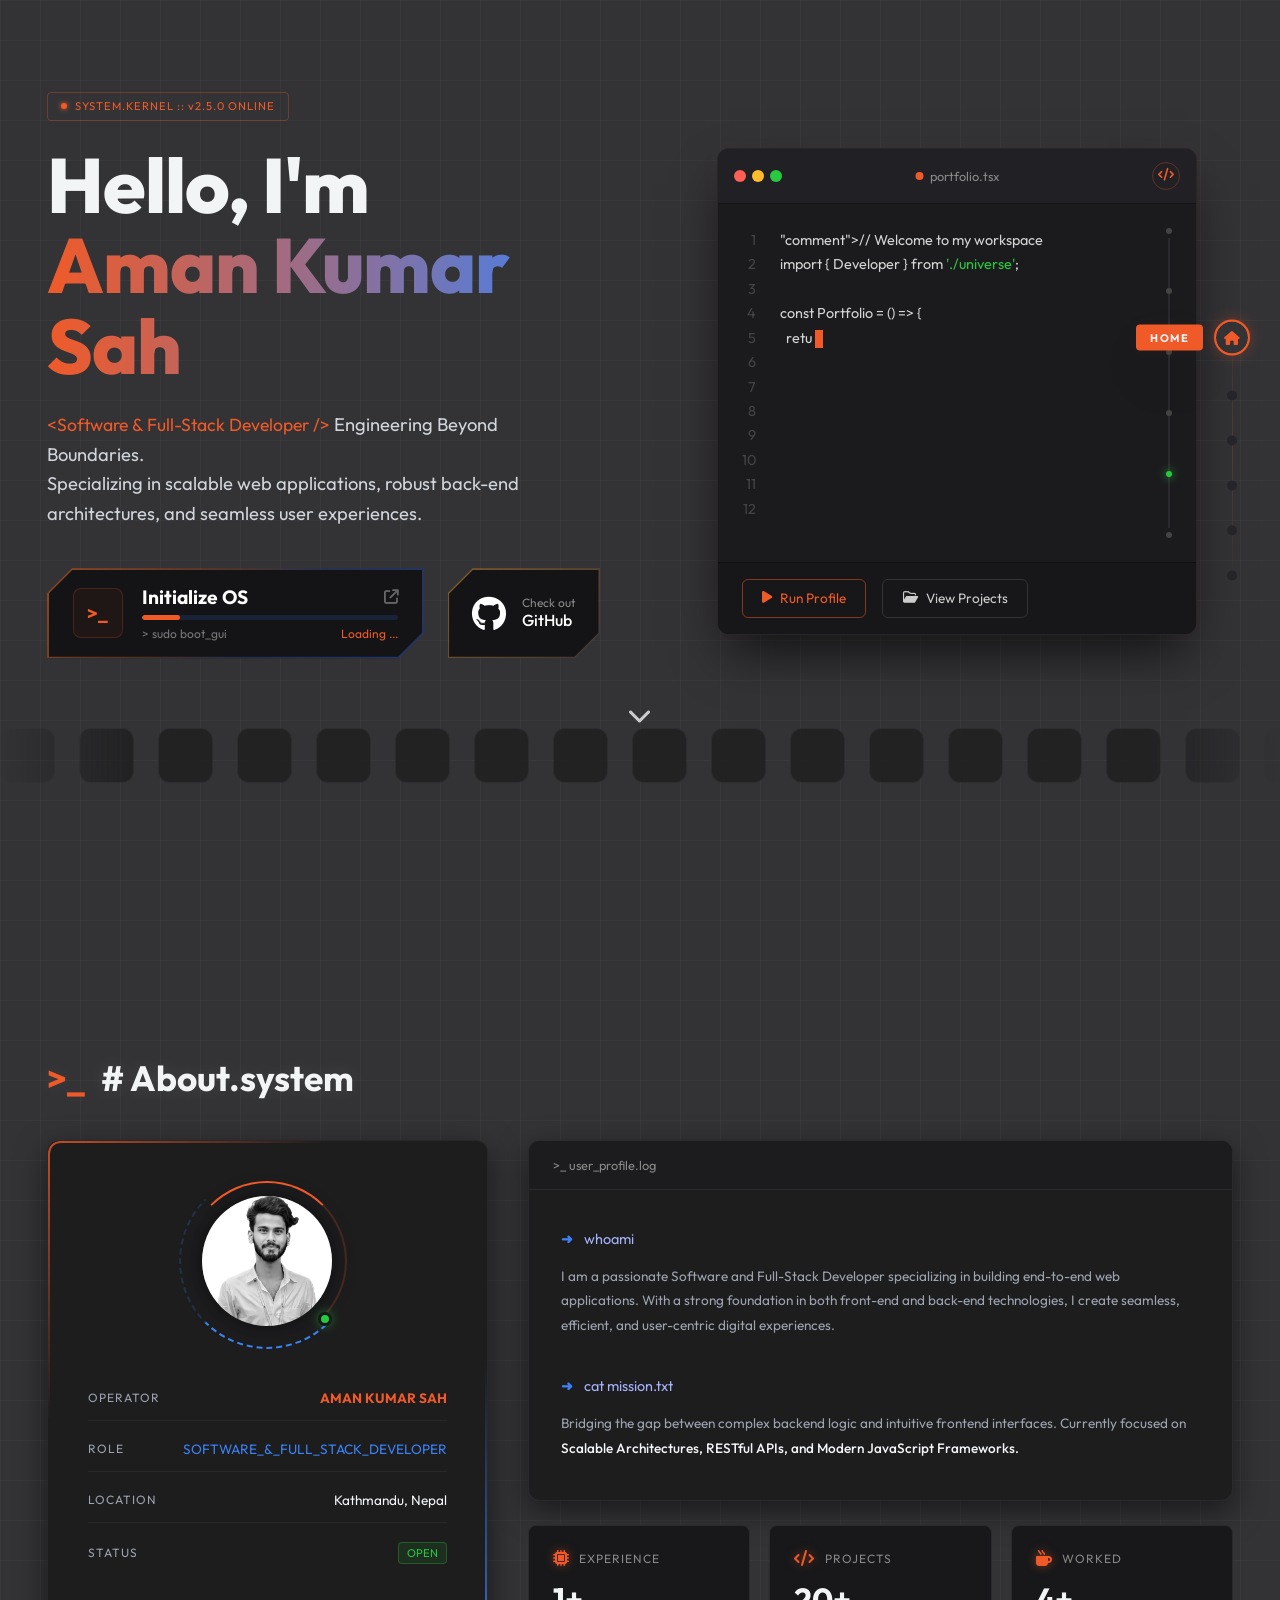
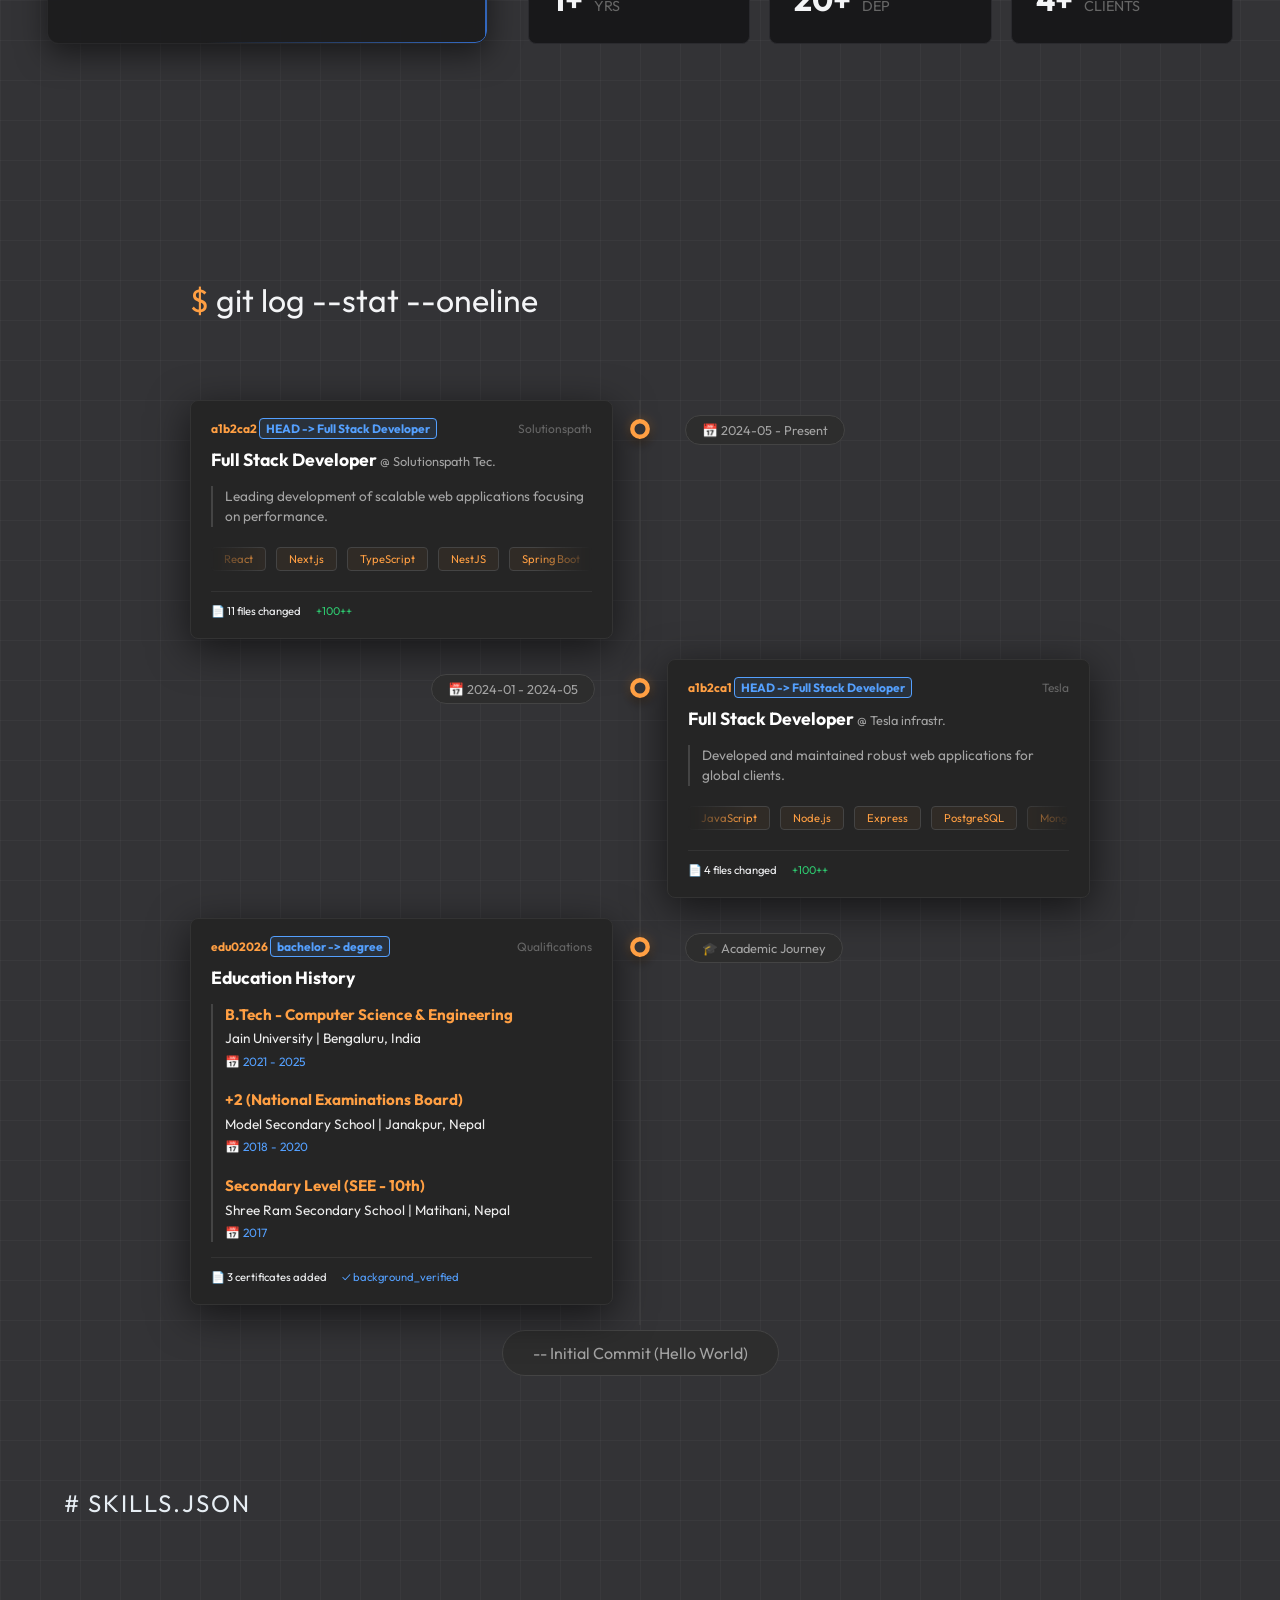
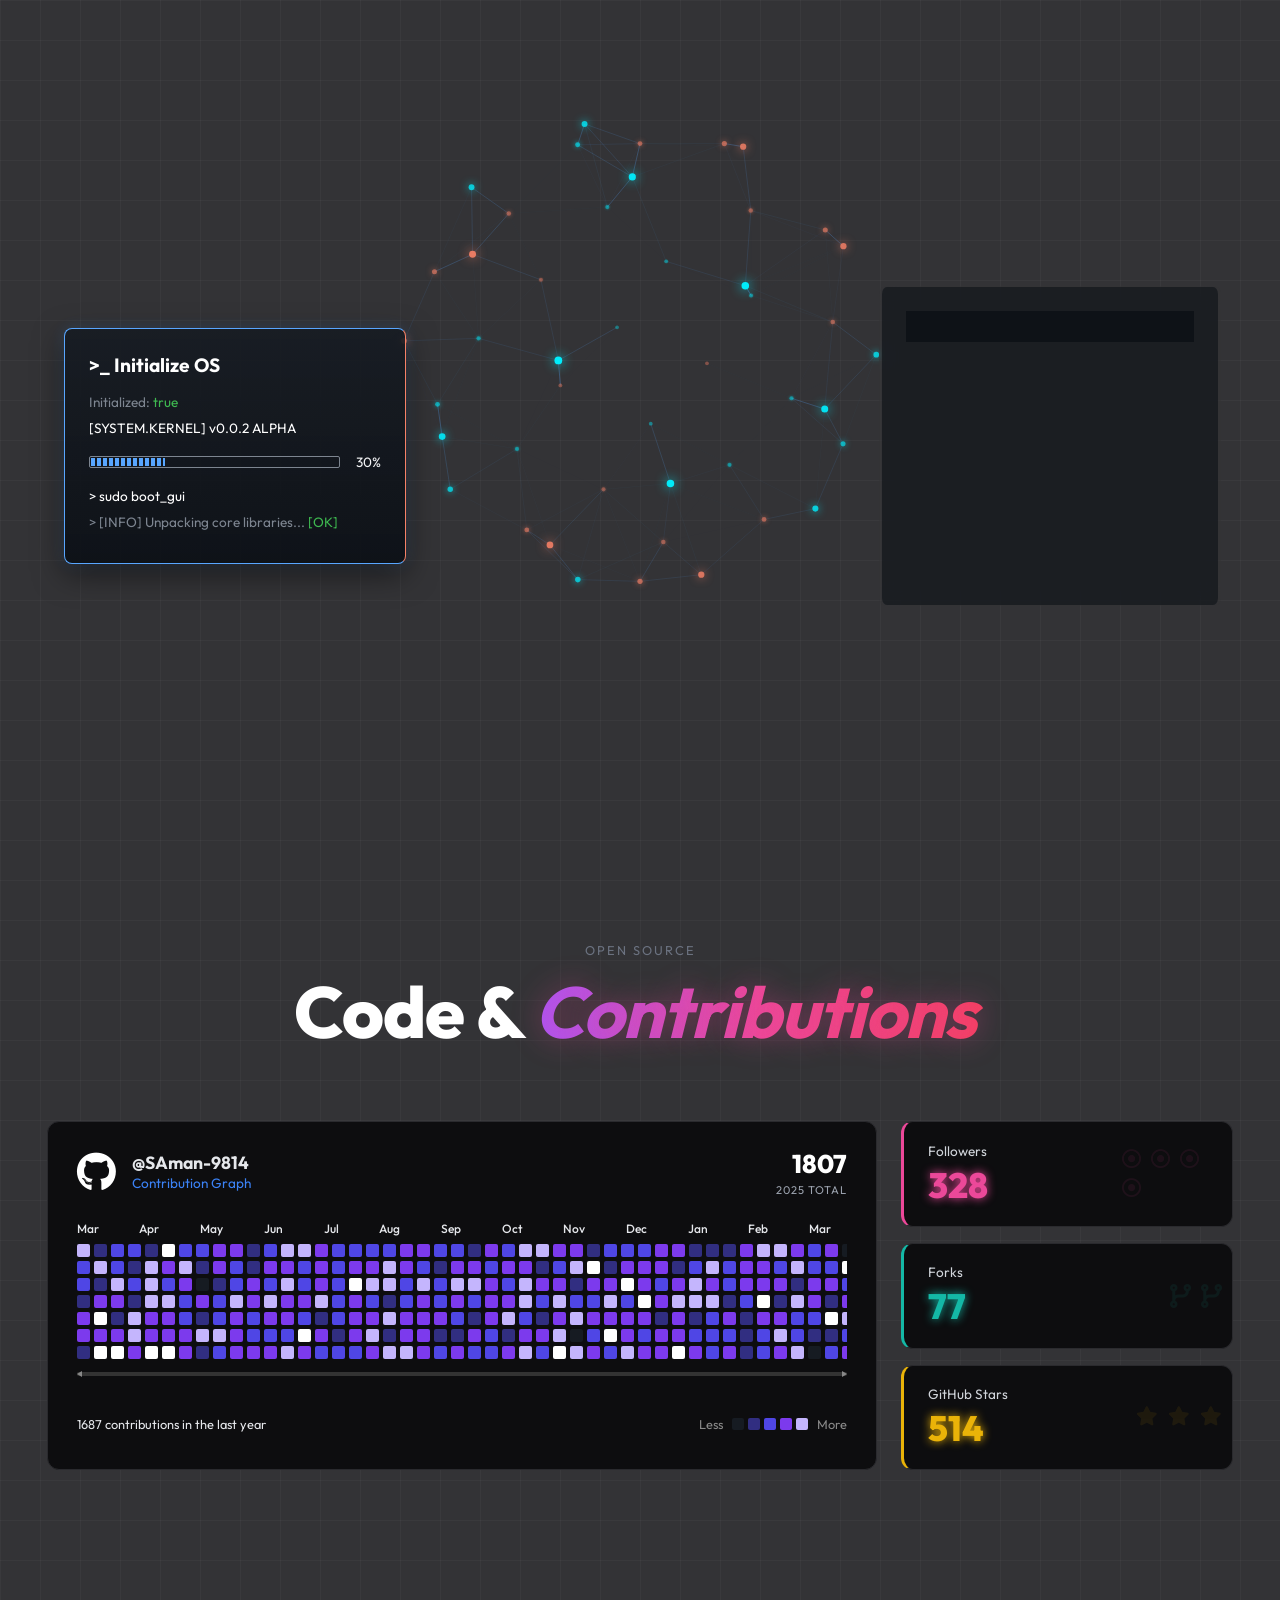
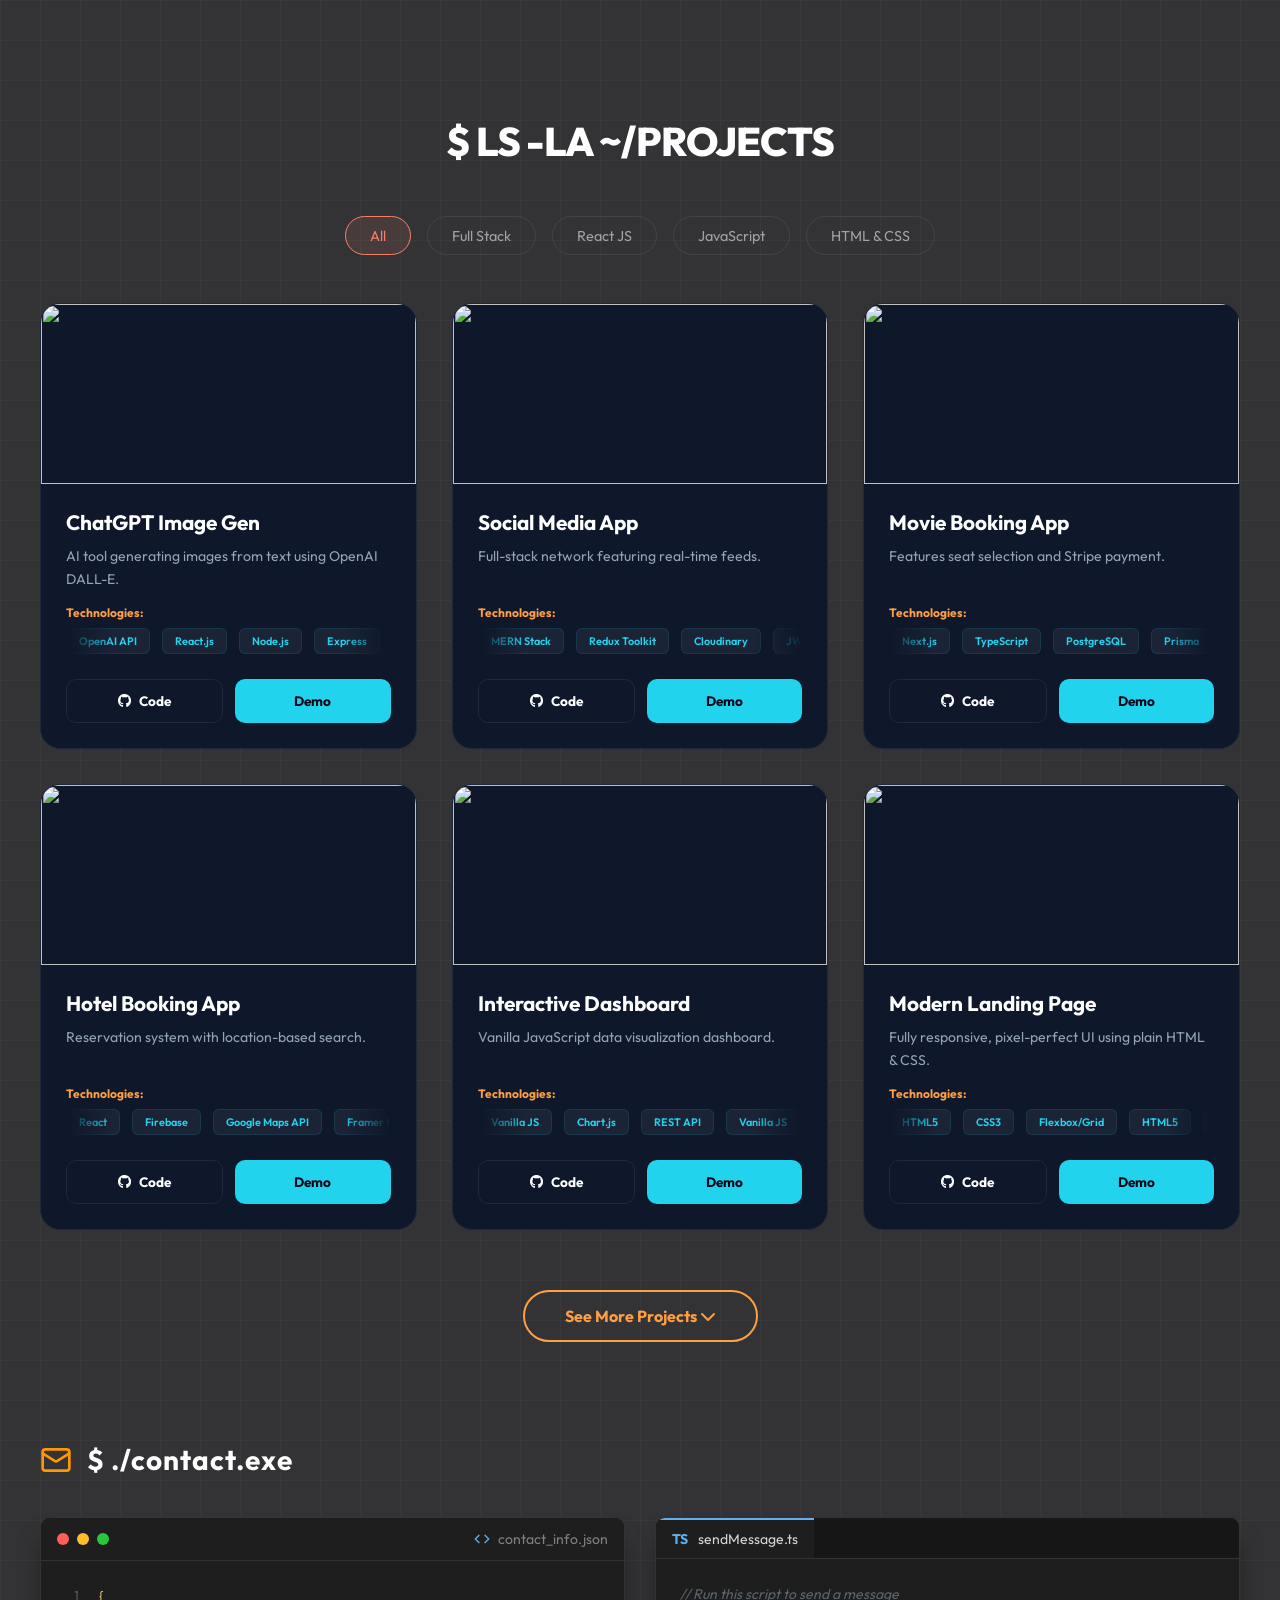
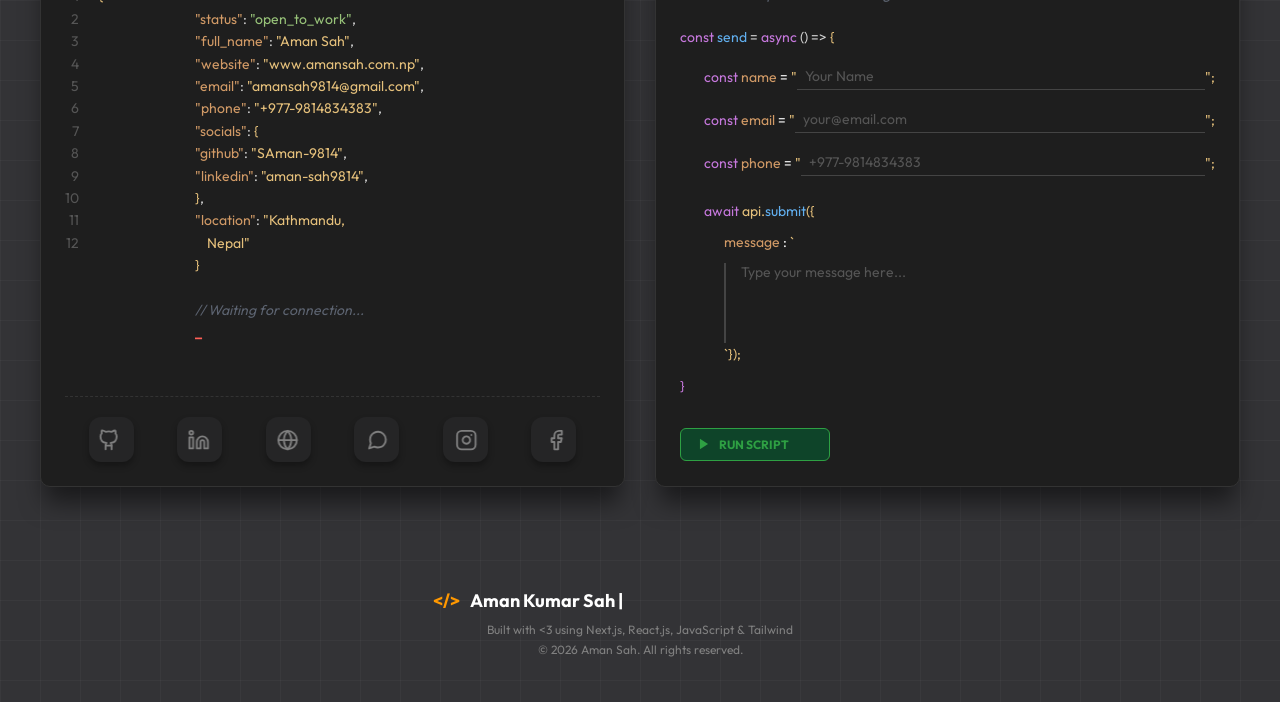
==== commit 6ce23aec: "first commit" ====
--- a/index.html
+++ b/index.html
@@ -1,63 +1,97 @@
 <!DOCTYPE html>
 <html lang="en">
+
 <head>
     <meta charset="UTF-8">
     <meta name="viewport" content="width=device-width, initial-scale=1.0">
     <title>Aman Kumar Sah | Portfolio</title>
-        <link rel="stylesheet" href="style.css">
+    <link rel="stylesheet" href="style.css">
     <link href="https://cdnjs.cloudflare.com/ajax/libs/font-awesome/6.4.0/css/all.min.css" rel="stylesheet">
     <link rel="stylesheet" type="text/css" href="https://cdn.jsdelivr.net/gh/devicons/devicon@latest/devicon.min.css" />
-    <link href="https://fonts.googleapis.com/css2?family=Fira+Code:wght@400;500;700&family=Inter:wght@400;500;700;800&family=Playfair+Display:ital,wght@1,600;1,700&display=swap" rel="stylesheet">
+    <link rel="preconnect" href="https://fonts.googleapis.com">
+    <link rel="preconnect" href="https://fonts.gstatic.com" crossorigin>
+    <link
+        href="https://fonts.googleapis.com/css2?family=Outfit:wght@300;400;500;600;700;800;900&display=swap"
+        rel="stylesheet">
 </head>
+
 <body>
 
     <!-- NAV SIDEBAR -->
     <nav class="nav-sidebar">
-        <div class="nav-item active" onclick="scrollToSection('home')"><span class="nav-label">Home</span><i class="fa-solid fa-house"></i></div>
-        <div class="nav-item" onclick="scrollToSection('about')"><span class="nav-label">About</span><i class="fa-solid fa-user"></i></div>
-        <div class="nav-item" onclick="scrollToSection('experience')"><span class="nav-label">Experience</span><i class="fa-solid fa-briefcase"></i></div>
-        <div class="nav-item" onclick="scrollToSection('skills')"><span class="nav-label">Skills</span><i class="fa-solid fa-microchip"></i></div>
-        <div class="nav-item" onclick="scrollToSection('projects-work')"><span class="nav-label">Projects</span><i class="fa-solid fa-code"></i></div>
-        <div class="nav-item" onclick="scrollToSection('contact')"><span class="nav-label">Contact</span><i class="fa-solid fa-envelope"></i></div>
+        <div class="nav-item active" onclick="scrollToSection('home')"><span class="nav-label">Home</span><i
+                class="fa-solid fa-house"></i></div>
+        <div class="nav-item" onclick="scrollToSection('about')"><span class="nav-label">About</span><i
+                class="fa-solid fa-user"></i></div>
+        <div class="nav-item" onclick="scrollToSection('experience')"><span class="nav-label">Experience</span><i
+                class="fa-solid fa-briefcase"></i></div>
+        <div class="nav-item" onclick="scrollToSection('skills')"><span class="nav-label">Skills</span><i
+                class="fa-solid fa-microchip"></i></div>
+        <div class="nav-item" onclick="scrollToSection('projects-work')"><span class="nav-label">Projects</span><i
+                class="fa-solid fa-code"></i></div>
+        <div class="nav-item" onclick="scrollToSection('contact')"><span class="nav-label">Contact</span><i
+                class="fa-solid fa-envelope"></i></div>
     </nav>
 
     <!-- ======================== HOME ======================== -->
     <section id="home">
         <div class="home-container">
             <div class="left-col">
-                <div class="system-pill"><div class="dot"></div>SYSTEM.KERNEL :: v2.5.0 ONLINE</div>
+                <div class="system-pill">
+                    <div class="dot"></div>SYSTEM.KERNEL :: v2.5.0 ONLINE
+                </div>
                 <h1 class="hero-title">Hello, I'm <br><span class="gradient-text">Aman Kumar Sah</span></h1>
                 <p class="bio-section">
-                    <span class="role-tag">&lt;Software &amp; Full-Stack Developer /&gt;</span> Engineering Beyond Boundaries.<br>
-                    Specializing in scalable web applications, robust back-end architectures, and seamless user experiences.
+                    <span class="role-tag">&lt;Software &amp; Full-Stack Developer /&gt;</span> Engineering Beyond
+                    Boundaries.<br>
+                    Specializing in scalable web applications, robust back-end architectures, and seamless user
+                    experiences.
                 </p>
                 <div class="action-area">
                     <div class="terminal-wrapper">
                         <div class="terminal-inner">
-                            <div class="term-icon-box">>_</div>
+                            <div class="term-icon-box">&gt;_</div>
                             <div class="term-details">
-                                <div class="term-row-top"><span class="term-title">Initialize OS</span><i class="fa-solid fa-arrow-up-right-from-square term-link-icon"></i></div>
-                                <div class="term-progress-track"><div class="term-progress-fill"></div></div>
-                                <div class="term-row-bottom"><span class="term-cmd">> sudo boot_gui</span><span class="term-status">Loading ...</span></div>
+                                <div class="term-row-top"><span class="term-title">Initialize OS</span><i
+                                        class="fa-solid fa-arrow-up-right-from-square term-link-icon"></i></div>
+                                <div class="term-progress-track">
+                                    <div class="term-progress-fill"></div>
+                                </div>
+                                <div class="term-row-bottom"><span class="term-cmd">&gt; sudo boot_gui</span><span
+                                        class="term-status">Loading ...</span></div>
                             </div>
                         </div>
                     </div>
                     <a href="https://github.com/SAman-9814" target="_blank" class="github-wrapper">
-                        <div class="github-inner"><i class="fa-brands fa-github"></i><div class="github-text-col"><span class="github-sub">Check out</span><span class="github-main">GitHub</span></div></div>
+                        <div class="github-inner"><i class="fa-brands fa-github"></i>
+                            <div class="github-text-col"><span class="github-sub">Check out</span><span
+                                    class="github-main">GitHub</span></div>
+                        </div>
                     </a>
                 </div>
             </div>
             <div class="right-col" id="ide-container">
                 <div class="ide-window" id="ide-window">
                     <div class="ide-topbar">
-                        <div class="window-controls"><div class="control-red"></div><div class="control-yellow"></div><div class="control-green"></div></div>
+                        <div class="window-controls">
+                            <div class="control-red"></div>
+                            <div class="control-yellow"></div>
+                            <div class="control-green"></div>
+                        </div>
                         <div class="ide-filename">portfolio.tsx</div>
                         <div class="ide-action-icon"><i class="fa-solid fa-code"></i></div>
                     </div>
                     <div class="ide-body">
                         <div class="line-numbers">1<br>2<br>3<br>4<br>5<br>6<br>7<br>8<br>9<br>10<br>11<br>12</div>
                         <div class="code-content" id="typewriter-content"></div>
-                        <div class="timeline-dots"><div class="line-dot"></div><div class="line-dot"></div><div class="line-dot"></div><div class="line-dot"></div><div class="line-dot active"></div><div class="line-dot"></div></div>
+                        <div class="timeline-dots">
+                            <div class="line-dot"></div>
+                            <div class="line-dot"></div>
+                            <div class="line-dot"></div>
+                            <div class="line-dot"></div>
+                            <div class="line-dot active"></div>
+                            <div class="line-dot"></div>
+                        </div>
                     </div>
                     <div class="ide-bottombar">
                         <button class="ide-btn primary"><i class="fa-solid fa-play"></i> Run Profile</button>
@@ -110,34 +144,55 @@
     <!-- ======================== ABOUT ======================== -->
     <section id="about">
         <div class="about-container">
-            <h2 class="section-title"><span>>_</span> # About.system</h2>
+            <h2 class="section-title"><span>&gt;_</span> # About.system</h2>
             <div class="about-grid">
                 <div class="tilt-card profile-card">
                     <div class="avatar-wrapper">
-                        <img src="[data-uri]